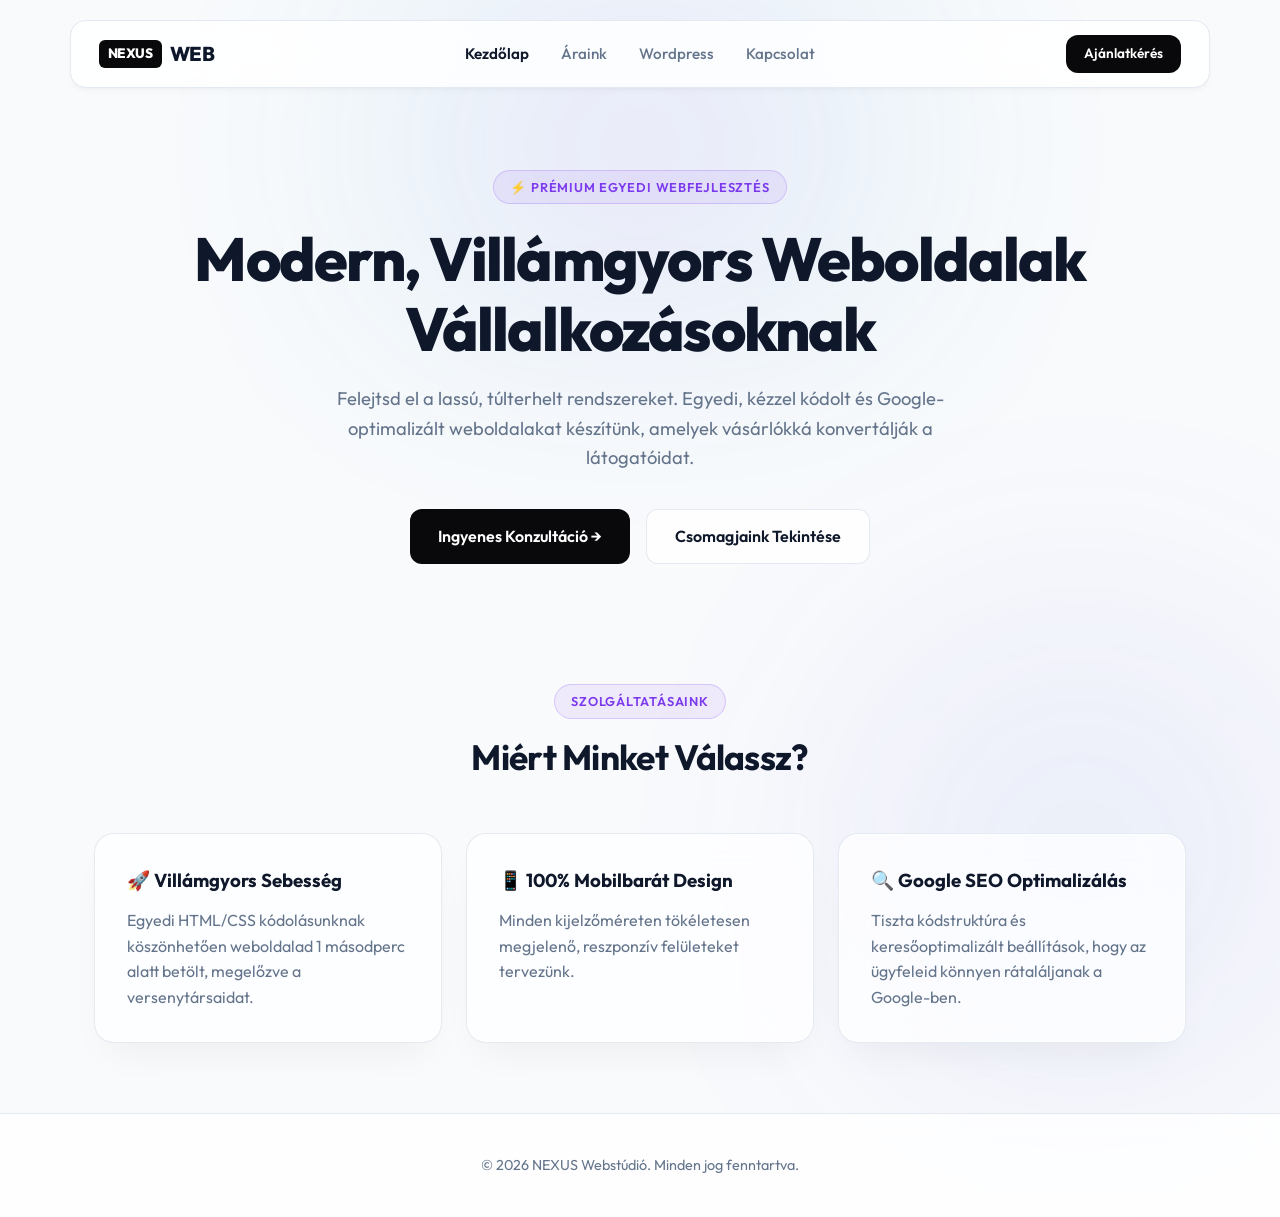
==== index.html @ 41bb6b48 "Update index.html" ====
<!DOCTYPE html>
<html lang="hu">
<head>
    <meta charset="UTF-8">
    <meta name="viewport" content="width=device-width, initial-scale=1.0">
    <title>NEXUS Webstúdió | Modern Webfejlesztés</title>

    <!-- Favicon -->
    <link rel="icon" type="image/png" href="images/favicon.png">

    <!-- GOOGLE CDN OUTFIT FONT -->
    <link rel="preconnect" href="https://fonts.googleapis.com">
    <link rel="preconnect" href="https://fonts.gstatic.com" crossorigin>
    <link href="https://fonts.googleapis.com/css2?family=Outfit:wght@100..900&display=swap" rel="stylesheet">

    <!-- STYLESHEET -->
    <link rel="stylesheet" href="css/styles.css">
</head>
<body>

    <div class="ambient-glow-1"></div>
    <div class="ambient-glow-2"></div>

    <!-- NAVBAR -->
    <header>
        <div class="nav-inner">
            <a href="index.html" class="logo">
                <span class="logo-badge">NEXUS</span> WEB
            </a>
            <ul class="nav-links">
                <li><a href="index.html" class="active">Kezdőlap</a></li>
                <li><a href="araink.html">Áraink</a></li>
                <li><a href="wordpress.html">Wordpress</a></li>
                <li><a href="kapcsolat.html">Kapcsolat</a></li>
            </ul>
            <a href="kapcsolat.html" class="btn btn-primary" style="padding: 8px 18px; font-size: 0.85rem;">Ajánlatkérés</a>
        </div>
    </header>

    <!-- HERO SECTION -->
    <section class="hero">
        <div class="container">
            <span class="mono-tag">⚡ Prémium Egyedi Webfejlesztés</span>
            <h1>Modern, Villámgyors Weboldalak Vállalkozásoknak</h1>
            <p>Felejtsd el a lassú, túlterhelt rendszereket. Egyedi, kézzel kódolt és Google-optimalizált weboldalakat készítünk, amelyek vásárlókká konvertálják a látogatóidat.</p>
            <div style="display: flex; gap: 16px; justify-content: center;">
                <a href="kapcsolat.html" class="btn btn-primary">Ingyenes Konzultáció →</a>
                <a href="araink.html" class="btn btn-glass">Csomagjaink Tekintése</a>
            </div>
        </div>
    </section>

    <!-- SZOLGÁLTATÁSOK -->
    <section class="section">
        <div class="container">
            <div class="section-title">
                <span class="mono-tag">Szolgáltatásaink</span>
                <h2>Miért Minket Válassz?</h2>
            </div>
            
            <div class="grid-3">
                <div class="glass-panel" style="padding: 32px;">
                    <h3 style="margin-bottom: 12px;">🚀 Villámgyors Sebesség</h3>
                    <p style="color: var(--text-muted);">Egyedi HTML/CSS kódolásunknak köszönhetően weboldalad 1 másodperc alatt betölt, megelőzve a versenytársaidat.</p>
                </div>
                <div class="glass-panel" style="padding: 32px;">
                    <h3 style="margin-bottom: 12px;">📱 100% Mobilbarát Design</h3>
                    <p style="color: var(--text-muted);">Minden kijelzőméreten tökéletesen megjelenő, reszponzív felületeket tervezünk.</p>
                </div>
                <div class="glass-panel" style="padding: 32px;">
                    <h3 style="margin-bottom: 12px;">🔍 Google SEO Optimalizálás</h3>
                    <p style="color: var(--text-muted);">Tiszta kódstruktúra és keresőoptimalizált beállítások, hogy az ügyfeleid könnyen rátaláljanak a Google-ben.</p>
                </div>
            </div>
        </div>
    </section>

    <footer>
        <div class="container">
            <p>© 2026 NEXUS Webstúdió. Minden jog fenntartva.</p>
        </div>
    </footer>

</body>
</html>
---- css/styles.css ----
/* ==========================================================================
   GLOBAL DESIGN SYSTEM (NEXUS WEBSTUDIO - LIGHT FROSTED GLASS THEME)
   ========================================================================== */

/* 1. FONT DEFINITION (Outfit) */

/* 2. ROOT VARIABLES */
:root {
    --bg-color: #f8fafc;
    --bg-secondary: #f1f5f9;
    --card-bg: rgba(255, 255, 255, 0.75);
    --card-border: rgba(226, 232, 240, 0.9);
    --glass-nav: rgba(255, 255, 255, 0.85);
    --text-main: #0f172a;
    --text-muted: #64748b;
    --accent-black: #09090b;
    --accent-blue: #0284c7;
    --accent-purple: #7c3aed;
    --accent-gradient: linear-gradient(135deg, #0284c7, #7c3aed);
    --font-sans: 'Outfit', -apple-system, BlinkMacSystemFont, 'Segoe UI', Roboto, sans-serif;
    --shadow-sm: 0 4px 6px -1px rgba(0, 0, 0, 0.03), 0 2px 4px -2px rgba(0, 0, 0, 0.03);
    --shadow-glass: 0 20px 40px -15px rgba(0, 0, 0, 0.06), 0 0 0 1px rgba(255, 255, 255, 0.9) inset;
}

/* 3. RESET & BASE STYLES */
*, *::before, *::after {
    margin: 0;
    padding: 0;
    box-sizing: border-box;
}

html {
    scroll-behavior: smooth;
}

body {
    background-color: var(--bg-color);
    color: var(--text-main);
    font-family: var(--font-sans);
    line-height: 1.6;
    -webkit-font-smoothing: antialiased;
    -moz-osx-font-smoothing: grayscale;
    position: relative;
    overflow-x: hidden;
}

/* AMBIENT BACKGROUND GLOWS FOR GLASS EFFECT */
.ambient-glow-1 {
    position: absolute;
    top: -80px;
    left: 50%;
    transform: translateX(-50%);
    width: 800px;
    height: 450px;
    background: radial-gradient(circle, rgba(124, 58, 237, 0.1) 0%, rgba(2, 132, 199, 0.06) 50%, transparent 80%);
    filter: blur(90px);
    z-index: -1;
    pointer-events: none;
}

.ambient-glow-2 {
    position: absolute;
    top: 550px;
    right: -100px;
    width: 600px;
    height: 600px;
    background: radial-gradient(circle, rgba(2, 132, 199, 0.08) 0%, rgba(124, 58, 237, 0.05) 50%, transparent 80%);
    filter: blur(100px);
    z-index: -1;
    pointer-events: none;
}

/* LAYOUT CONTAINER */
.container {
    max-width: 1140px;
    margin: 0 auto;
    padding: 0 24px;
}

/* FROSTED GLASS PANELS */
.glass-panel {
    background: var(--card-bg);
    backdrop-filter: blur(20px) saturate(180%);
    -webkit-backdrop-filter: blur(20px) saturate(180%);
    border: 1px solid var(--card-border);
    border-radius: 20px;
    box-shadow: var(--shadow-glass);
    transition: transform 0.3s ease, box-shadow 0.3s ease;
}

.glass-panel:hover {
    box-shadow: 0 25px 50px -12px rgba(0, 0, 0, 0.08), 0 0 0 1px rgba(255, 255, 255, 1) inset;
}

/* TAGS & BADGES */
.mono-tag {
    font-size: 0.8rem;
    text-transform: uppercase;
    letter-spacing: 0.06em;
    color: var(--accent-purple);
    background: rgba(124, 58, 237, 0.08);
    border: 1px solid rgba(124, 58, 237, 0.2);
    padding: 6px 16px;
    border-radius: 30px;
    display: inline-flex;
    align-items: center;
    gap: 6px;
    font-weight: 600;
}

/* BUTTONS */
.btn {
    display: inline-flex;
    align-items: center;
    justify-content: center;
    padding: 14px 28px;
    border-radius: 12px;
    font-weight: 600;
    font-size: 1rem;
    cursor: pointer;
    transition: all 0.2s ease;
    text-decoration: none;
    border: none;
}

.btn-primary {
    background-color: var(--accent-black);
    color: #ffffff;
}

.btn-primary:hover {
    background-color: #27272a;
    transform: translateY(-2px);
    box-shadow: 0 10px 20px -5px rgba(0, 0, 0, 0.2);
}

.btn-glass {
    background: rgba(255, 255, 255, 0.8);
    backdrop-filter: blur(12px);
    color: var(--text-main);
    border: 1px solid var(--card-border);
}

.btn-glass:hover {
    background: #ffffff;
    transform: translateY(-2px);
    box-shadow: 0 8px 20px rgba(0, 0, 0, 0.06);
}

/* HEADER & NAVIGATION */
header {
    position: fixed;
    top: 20px;
    left: 50%;
    transform: translateX(-50%);
    width: calc(100% - 48px);
    max-width: 1140px;
    z-index: 1000;
}

.nav-inner {
    display: flex;
    align-items: center;
    justify-content: space-between;
    padding: 14px 28px;
    background: var(--glass-nav);
    backdrop-filter: blur(20px) saturate(180%);
    -webkit-backdrop-filter: blur(20px) saturate(180%);
    border: 1px solid var(--card-border);
    border-radius: 16px;
    box-shadow: var(--shadow-sm);
}

.logo {
    font-weight: 800;
    font-size: 1.25rem;
    color: var(--text-main);
    text-decoration: none;
    display: flex;
    align-items: center;
    gap: 8px;
    letter-spacing: -0.02em;
}

.logo-badge {
    background: var(--accent-black);
    color: #ffffff;
    padding: 3px 9px;
    border-radius: 6px;
    font-size: 0.85rem;
    font-weight: 800;
}

.nav-links {
    display: flex;
    gap: 32px;
    list-style: none;
}

.nav-links a {
    color: var(--text-muted);
    text-decoration: none;
    font-size: 0.95rem;
    font-weight: 500;
    transition: color 0.2s;
}

.nav-links a:hover, .nav-links a.active {
    color: var(--text-main);
    font-weight: 600;
}

/* HERO SECTION */
.hero {
    padding-top: 170px;
    padding-bottom: 50px;
    text-align: center;
}

.hero h1 {
    font-size: clamp(2.4rem, 5vw, 3.8rem);
    font-weight: 800;
    letter-spacing: -0.03em;
    line-height: 1.15;
    margin: 20px 0;
}

.hero p {
    font-size: 1.15rem;
    color: var(--text-muted);
    max-width: 620px;
    margin: 0 auto 36px;
    font-weight: 400;
}

/* SECTIONS */
.section {
    padding: 70px 0;
    position: relative;
}

.section-title {
    text-align: center;
    margin-bottom: 48px;
}

.section-title h2 {
    font-size: 2.2rem;
    font-weight: 700;
    margin-top: 10px;
    letter-spacing: -0.02em;
}

.grid-3 {
    display: grid;
    grid-template-columns: repeat(auto-fit, minmax(300px, 1fr));
    gap: 24px;
}

/* FORM STYLING */
.form-group {
    margin-bottom: 24px;
    text-align: left;
}

label {
    display: block;
    font-weight: 600;
    font-size: 0.95rem;
    margin-bottom: 8px;
    color: var(--text-main);
    letter-spacing: -0.01em;
}

input, textarea {
    -webkit-appearance: none;
    -moz-appearance: none;
    appearance: none;
    width: 100%;
    display: block;
    box-sizing: border-box;
    background: #ffffff;
    border: 1px solid #cbd5e1;
    border-radius: 12px;
    padding: 14px 18px;
    font-size: 1rem;
    line-height: 1.5;
    font-family: var(--font-sans);
    color: var(--text-main);
    transition: border-color 0.2s ease, box-shadow 0.2s ease;
    outline: none;
}

input::placeholder, textarea::placeholder,
input::-webkit-input-placeholder, textarea::-webkit-input-placeholder {
    font-size: 0.95rem;
    color: #94a3b8;
    font-weight: 400;
    font-family: var(--font-sans);
}

input:focus, textarea:focus {
    border-color: var(--accent-purple);
    box-shadow: 0 0 0 4px rgba(124, 58, 237, 0.12);
}

textarea {
    resize: vertical;
    min-height: 120px;
}

/* FOOTER */
footer {
    padding: 40px 0;
    border-top: 1px solid var(--card-border);
    background: rgba(255, 255, 255, 0.8);
    backdrop-filter: blur(12px);
    text-align: center;
    color: var(--text-muted);
    font-size: 0.9rem;
}
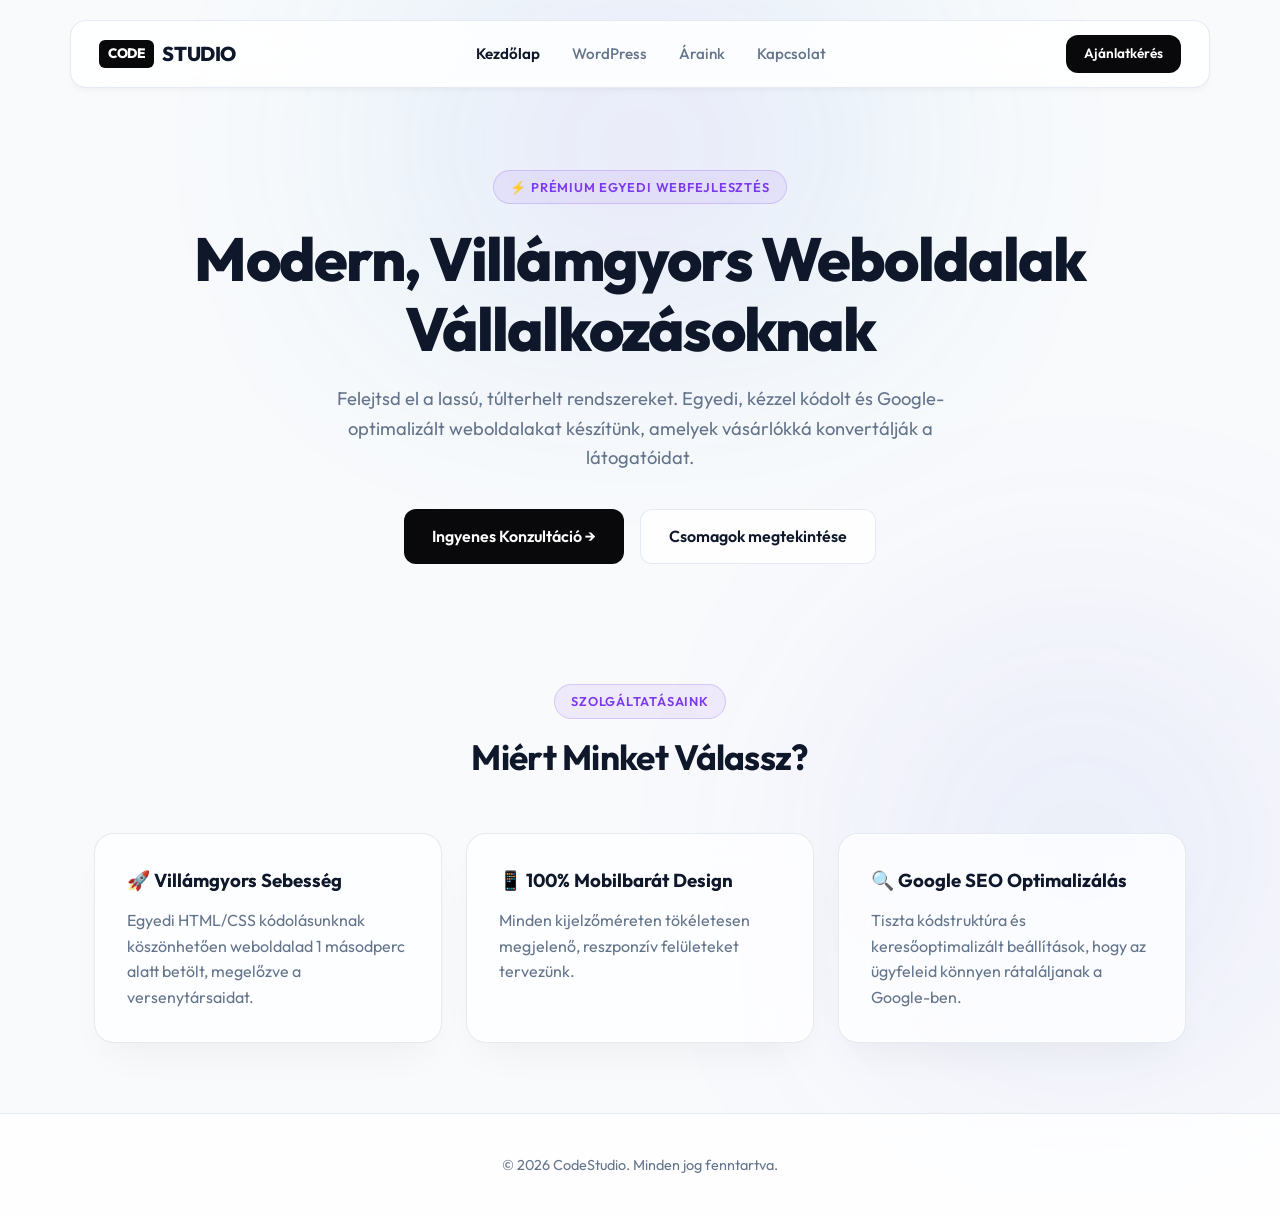
==== commit e1f0b8ed: "Update index.html" ====
--- a/index.html
+++ b/index.html
@@ -3,7 +3,7 @@
 <head>
     <meta charset="UTF-8">
     <meta name="viewport" content="width=device-width, initial-scale=1.0">
-    <title>NEXUS Webstúdió | Modern Webfejlesztés</title>
+    <title>Kezdőlap | CodeStudio</title>
 
     <!-- Favicon -->
     <link rel="icon" type="image/png" href="images/favicon.png">
@@ -25,12 +25,12 @@
     <header>
         <div class="nav-inner">
             <a href="index.html" class="logo">
-                <span class="logo-badge">NEXUS</span> WEB
+                <span class="logo-badge">CODE</span> STUDIO
             </a>
             <ul class="nav-links">
                 <li><a href="index.html" class="active">Kezdőlap</a></li>
+                <li><a href="wordpress.html">WordPress</a></li>
                 <li><a href="araink.html">Áraink</a></li>
-                <li><a href="wordpress.html">Wordpress</a></li>
                 <li><a href="kapcsolat.html">Kapcsolat</a></li>
             </ul>
             <a href="kapcsolat.html" class="btn btn-primary" style="padding: 8px 18px; font-size: 0.85rem;">Ajánlatkérés</a>
@@ -45,7 +45,7 @@
             <p>Felejtsd el a lassú, túlterhelt rendszereket. Egyedi, kézzel kódolt és Google-optimalizált weboldalakat készítünk, amelyek vásárlókká konvertálják a látogatóidat.</p>
             <div style="display: flex; gap: 16px; justify-content: center;">
                 <a href="kapcsolat.html" class="btn btn-primary">Ingyenes Konzultáció →</a>
-                <a href="araink.html" class="btn btn-glass">Csomagjaink Tekintése</a>
+                <a href="araink.html" class="btn btn-glass">Csomagok megtekintése</a>
             </div>
         </div>
     </section>
@@ -77,7 +77,7 @@
 
     <footer>
         <div class="container">
-            <p>© 2026 NEXUS Webstúdió. Minden jog fenntartva.</p>
+            <p>© 2026 CodeStudio. Minden jog fenntartva.</p>
         </div>
     </footer>
 
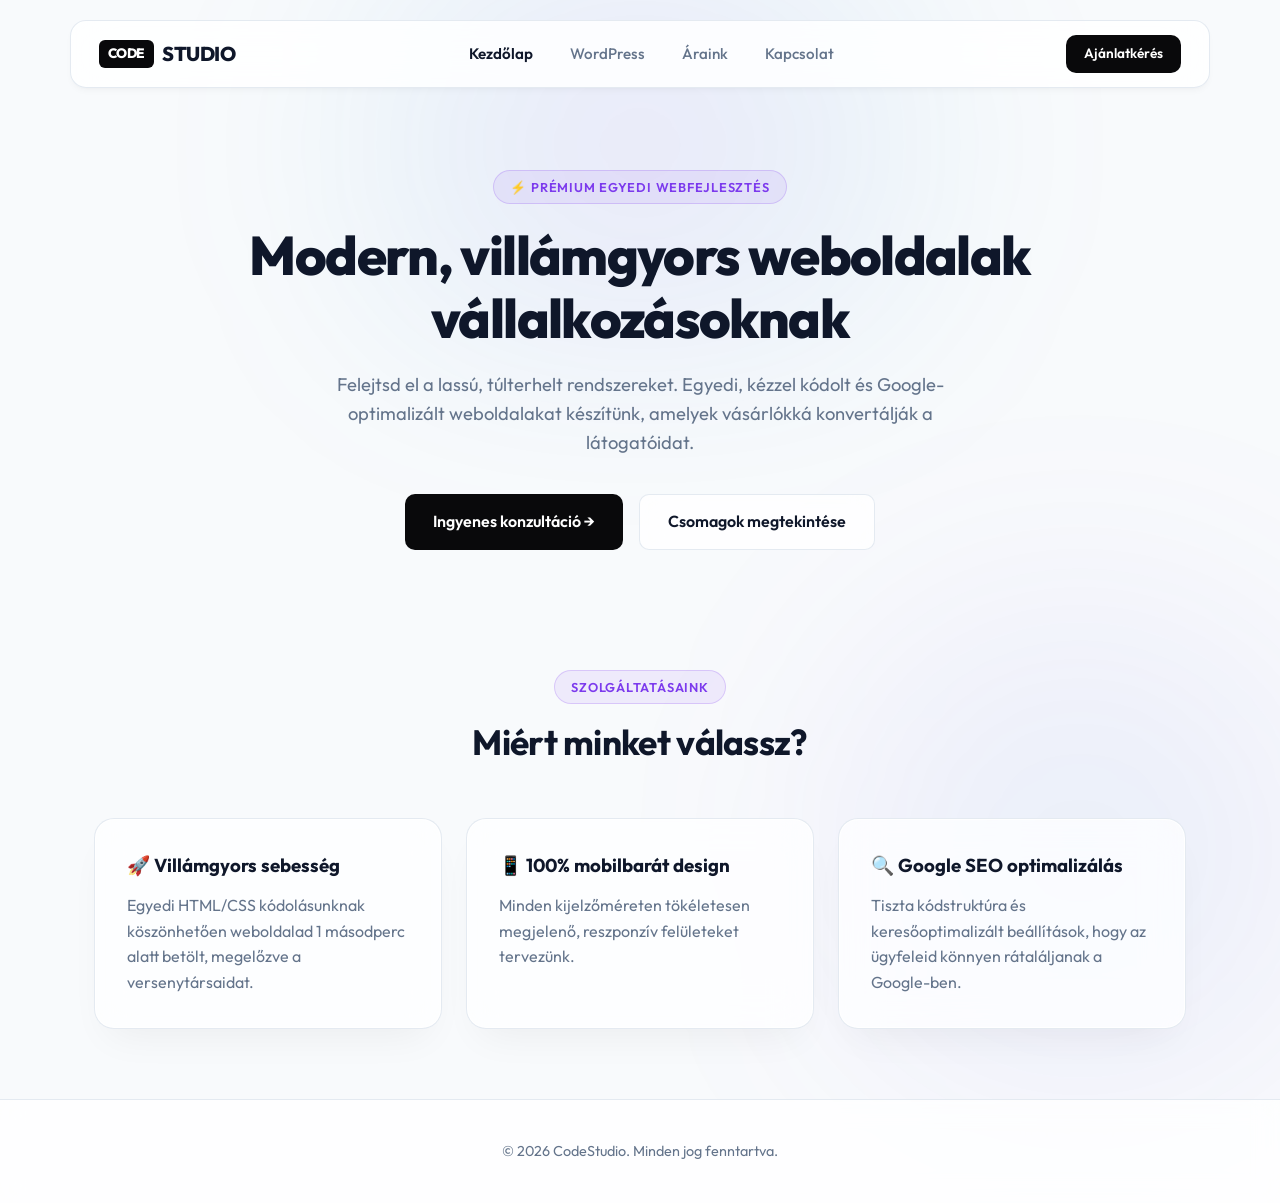
==== commit afe60858: "Update index.html" ====
--- a/index.html
+++ b/index.html
@@ -40,11 +40,11 @@
     <!-- HERO SECTION -->
     <section class="hero">
         <div class="container">
-            <span class="mono-tag">⚡ Prémium Egyedi Webfejlesztés</span>
-            <h1>Modern, Villámgyors Weboldalak Vállalkozásoknak</h1>
+            <span class="mono-tag">⚡ Prémium egyedi webfejlesztés</span>
+            <h1>Modern, villámgyors weboldalak vállalkozásoknak</h1>
             <p>Felejtsd el a lassú, túlterhelt rendszereket. Egyedi, kézzel kódolt és Google-optimalizált weboldalakat készítünk, amelyek vásárlókká konvertálják a látogatóidat.</p>
             <div style="display: flex; gap: 16px; justify-content: center;">
-                <a href="kapcsolat.html" class="btn btn-primary">Ingyenes Konzultáció →</a>
+                <a href="kapcsolat.html" class="btn btn-primary">Ingyenes konzultáció →</a>
                 <a href="araink.html" class="btn btn-glass">Csomagok megtekintése</a>
             </div>
         </div>
@@ -55,20 +55,20 @@
         <div class="container">
             <div class="section-title">
                 <span class="mono-tag">Szolgáltatásaink</span>
-                <h2>Miért Minket Válassz?</h2>
+                <h2>Miért minket válassz?</h2>
             </div>
             
             <div class="grid-3">
                 <div class="glass-panel" style="padding: 32px;">
-                    <h3 style="margin-bottom: 12px;">🚀 Villámgyors Sebesség</h3>
+                    <h3 style="margin-bottom: 12px;">🚀 Villámgyors sebesség</h3>
                     <p style="color: var(--text-muted);">Egyedi HTML/CSS kódolásunknak köszönhetően weboldalad 1 másodperc alatt betölt, megelőzve a versenytársaidat.</p>
                 </div>
                 <div class="glass-panel" style="padding: 32px;">
-                    <h3 style="margin-bottom: 12px;">📱 100% Mobilbarát Design</h3>
+                    <h3 style="margin-bottom: 12px;">📱 100% mobilbarát design</h3>
                     <p style="color: var(--text-muted);">Minden kijelzőméreten tökéletesen megjelenő, reszponzív felületeket tervezünk.</p>
                 </div>
                 <div class="glass-panel" style="padding: 32px;">
-                    <h3 style="margin-bottom: 12px;">🔍 Google SEO Optimalizálás</h3>
+                    <h3 style="margin-bottom: 12px;">🔍 Google SEO optimalizálás</h3>
                     <p style="color: var(--text-muted);">Tiszta kódstruktúra és keresőoptimalizált beállítások, hogy az ügyfeleid könnyen rátaláljanak a Google-ben.</p>
                 </div>
             </div>
--- a/css/styles.css
+++ b/css/styles.css
@@ -1,10 +1,8 @@
 /* ==========================================================================
-   GLOBAL DESIGN SYSTEM (NEXUS WEBSTUDIO - LIGHT FROSTED GLASS THEME)
+   GLOBAL DESIGN SYSTEM (CODESTUDIO - LIGHT FROSTED GLASS THEME)
    ========================================================================== */
 
-/* 1. FONT DEFINITION (Outfit) */
-
-/* 2. ROOT VARIABLES */
+/* 1. ROOT VARIABLES */
 :root {
     --bg-color: #f8fafc;
     --bg-secondary: #f1f5f9;
@@ -22,7 +20,7 @@
     --shadow-glass: 0 20px 40px -15px rgba(0, 0, 0, 0.06), 0 0 0 1px rgba(255, 255, 255, 0.9) inset;
 }
 
-/* 3. RESET & BASE STYLES */
+/* 2. RESET & BASE STYLES */
 *, *::before, *::after {
     margin: 0;
     padding: 0;
@@ -44,7 +42,7 @@
     overflow-x: hidden;
 }
 
-/* AMBIENT BACKGROUND GLOWS FOR GLASS EFFECT */
+/* AMBIENT BACKGROUND GLOWS */
 .ambient-glow-1 {
     position: absolute;
     top: -80px;
@@ -108,13 +106,13 @@
     font-weight: 600;
 }
 
-/* BUTTONS */
+/* BUTTONS (Border-radius: 10px) */
 .btn {
     display: inline-flex;
     align-items: center;
     justify-content: center;
     padding: 14px 28px;
-    border-radius: 12px;
+    border-radius: 10px;
     font-weight: 600;
     font-size: 1rem;
     cursor: pointer;
@@ -147,7 +145,7 @@
     box-shadow: 0 8px 20px rgba(0, 0, 0, 0.06);
 }
 
-/* HEADER & NAVIGATION */
+/* HEADER & NAVIGATION (Menü elemek közötti gap: 37px) */
 header {
     position: fixed;
     top: 20px;
@@ -193,7 +191,7 @@
 
 .nav-links {
     display: flex;
-    gap: 32px;
+    gap: 37px; /* 5px-el megnövelt térköz */
     list-style: none;
 }
 
@@ -218,7 +216,7 @@
 }
 
 .hero h1 {
-    font-size: clamp(2.4rem, 5vw, 3.8rem);
+    font-size: clamp(2.15rem, 4.5vw, 3.4rem);
     font-weight: 800;
     letter-spacing: -0.03em;
     line-height: 1.15;
@@ -257,7 +255,7 @@
     gap: 24px;
 }
 
-/* FORM STYLING */
+/* FORM STYLING (Border-radius: 10px) */
 .form-group {
     margin-bottom: 24px;
     text-align: left;
@@ -281,7 +279,7 @@
     box-sizing: border-box;
     background: #ffffff;
     border: 1px solid #cbd5e1;
-    border-radius: 12px;
+    border-radius: 10px !important; /* 2px-el kisebb lekerekítés */
     padding: 14px 18px;
     font-size: 1rem;
     line-height: 1.5;
@@ -307,6 +305,39 @@
 textarea {
     resize: vertical;
     min-height: 120px;
+}
+
+/* SELECT / DROPDOWN STÍLUS (Border-radius: 10px) */
+select {
+    -webkit-appearance: none !important;
+    -moz-appearance: none !important;
+    appearance: none !important;
+    width: 100% !important;
+    display: block !important;
+    box-sizing: border-box !important;
+    background-color: #ffffff !important;
+    background-image: url("data:image/svg+xml,%3Csvg xmlns='http://www.w3.org/2000/svg' width='16' height='16' viewBox='0 0 24 24' fill='none' stroke='%230f172a' stroke-width='2.5' stroke-linecap='round' stroke-linejoin='round'%3E%3Cpath d='m6 9 6 6 6-6'/%3E%3C/svg%3E") !important;
+    background-repeat: no-repeat !important;
+    background-position: right 18px center !important;
+    background-size: 16px 16px !important;
+    border: 1px solid #cbd5e1 !important;
+    border-radius: 10px !important; /* 2px-el kisebb lekerekítés */
+    padding: 14px 44px 14px 18px !important;
+    font-size: 1rem !important;
+    line-height: 1.5 !important;
+    font-family: var(--font-sans) !important;
+    color: var(--text-main) !important;
+    outline: none !important;
+    cursor: pointer;
+}
+
+select:focus {
+    border-color: var(--accent-purple) !important;
+    box-shadow: 0 0 0 4px rgba(124, 58, 237, 0.12) !important;
+}
+
+select:invalid, select option[value=""] {
+    color: #94a3b8 !important;
 }
 
 /* FOOTER */
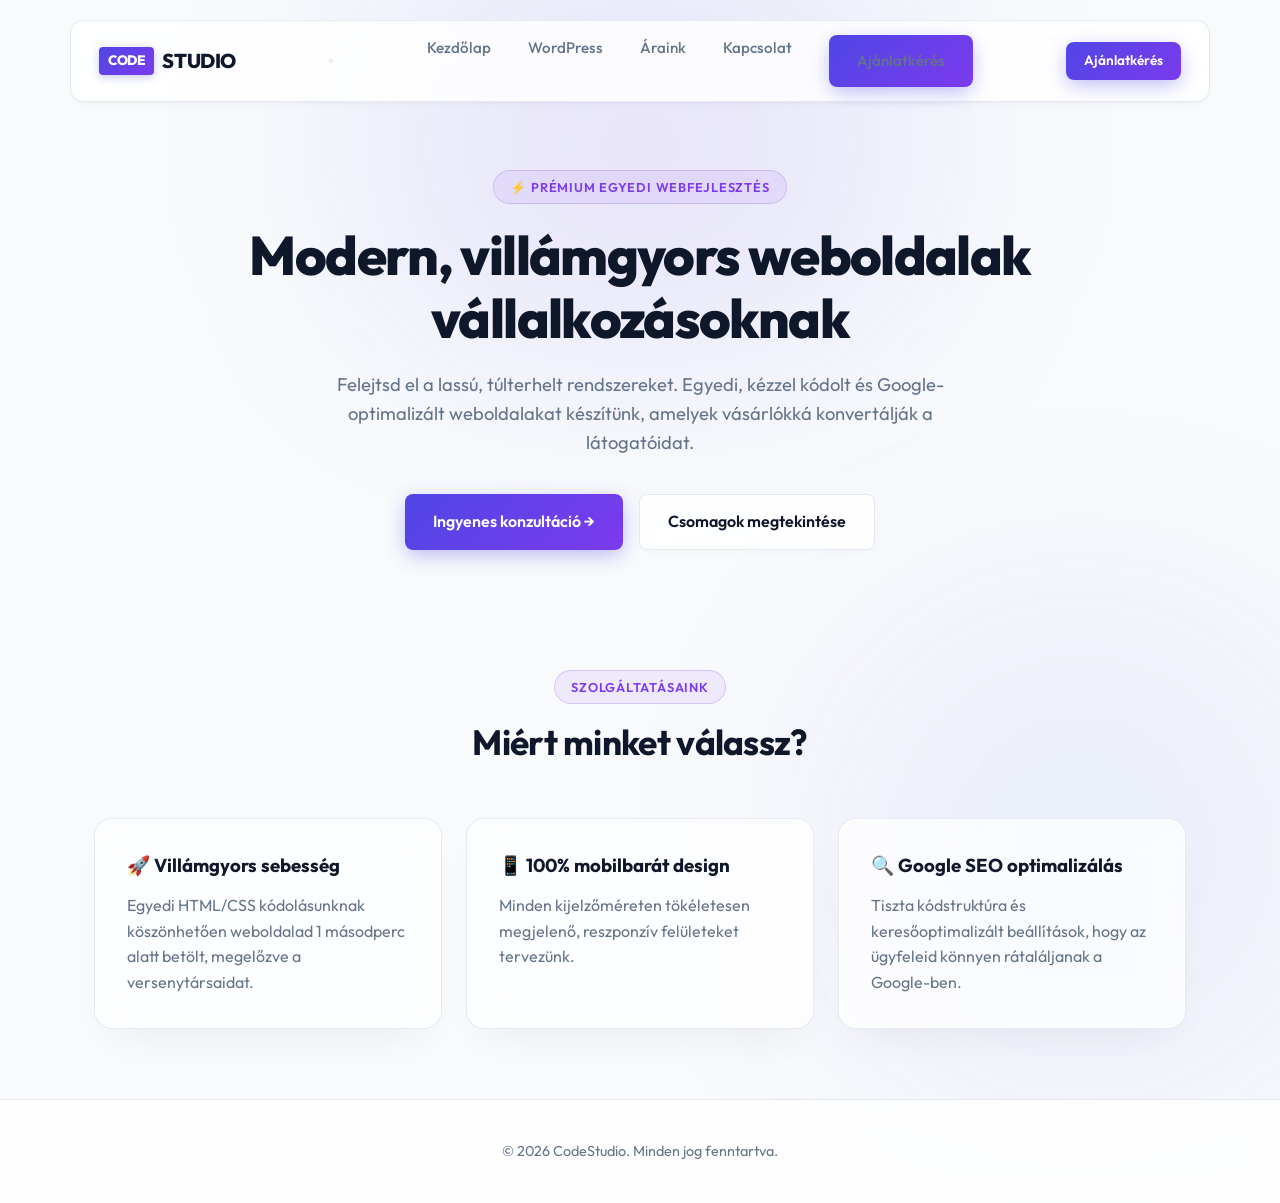
==== commit c5184a0e: "Update index.html" ====
--- a/index.html
+++ b/index.html
@@ -22,20 +22,32 @@
     <div class="ambient-glow-2"></div>
 
     <!-- NAVBAR -->
-    <header>
-        <div class="nav-inner">
-            <a href="index.html" class="logo">
-                <span class="logo-badge">CODE</span> STUDIO
-            </a>
-            <ul class="nav-links">
-                <li><a href="index.html" class="active">Kezdőlap</a></li>
-                <li><a href="wordpress.html">WordPress</a></li>
-                <li><a href="araink.html">Áraink</a></li>
-                <li><a href="kapcsolat.html">Kapcsolat</a></li>
-            </ul>
-            <a href="kapcsolat.html" class="btn btn-primary" style="padding: 8px 18px; font-size: 0.85rem;">Ajánlatkérés</a>
-        </div>
-    </header>
+<header>
+    <div class="nav-inner">
+        <a href="index.html" class="logo">
+            <span class="logo-badge">CODE</span> STUDIO
+        </a>
+
+        <!-- HAMBURGER BUTTON (Mobile Only) -->
+        <button class="mobile-toggle" aria-label="Menü megnyitása">
+            <span class="bar"></span>
+            <span class="bar"></span>
+            <span class="bar"></span>
+        </button>
+
+        <ul class="nav-links">
+            <li><a href="index.html">Kezdőlap</a></li>
+            <li><a href="wordpress.html">WordPress</a></li>
+            <li><a href="araink.html">Áraink</a></li>
+            <li><a href="kapcsolat.html">Kapcsolat</a></li>
+            <!-- Mobile CTA inside dropdown -->
+            <li class="mobile-cta"><a href="kapcsolat.html" class="btn btn-primary">Ajánlatkérés</a></li>
+        </ul>
+
+        <!-- Desktop CTA -->
+        <a href="kapcsolat.html" class="btn btn-primary desktop-cta" style="padding: 8px 18px; font-size: 0.85rem;">Ajánlatkérés</a>
+    </div>
+</header>
 
     <!-- HERO SECTION -->
     <section class="hero">
--- a/css/styles.css
+++ b/css/styles.css
@@ -14,10 +14,17 @@
     --accent-black: #09090b;
     --accent-blue: #0284c7;
     --accent-purple: #7c3aed;
-    --accent-gradient: linear-gradient(135deg, #0284c7, #7c3aed);
+    --accent-indigo: #4f46e5;
+    
+    /* VIBRANT POP OF COLOR GRADIENT */
+    --accent-gradient: linear-gradient(135deg, #4f46e5 0%, #7c3aed 100%);
+    --accent-gradient-hover: linear-gradient(135deg, #4338ca 0%, #6d28d9 100%);
+    
     --font-sans: 'Outfit', -apple-system, BlinkMacSystemFont, 'Segoe UI', Roboto, sans-serif;
     --shadow-sm: 0 4px 6px -1px rgba(0, 0, 0, 0.03), 0 2px 4px -2px rgba(0, 0, 0, 0.03);
     --shadow-glass: 0 20px 40px -15px rgba(0, 0, 0, 0.06), 0 0 0 1px rgba(255, 255, 255, 0.9) inset;
+    --shadow-btn: 0 6px 20px -2px rgba(79, 70, 229, 0.4);
+    --shadow-btn-hover: 0 10px 28px -2px rgba(79, 70, 229, 0.55);
 }
 
 /* 2. RESET & BASE STYLES */
@@ -50,7 +57,7 @@
     transform: translateX(-50%);
     width: 800px;
     height: 450px;
-    background: radial-gradient(circle, rgba(124, 58, 237, 0.1) 0%, rgba(2, 132, 199, 0.06) 50%, transparent 80%);
+    background: radial-gradient(circle, rgba(124, 58, 237, 0.12) 0%, rgba(79, 70, 229, 0.08) 50%, transparent 80%);
     filter: blur(90px);
     z-index: -1;
     pointer-events: none;
@@ -62,7 +69,7 @@
     right: -100px;
     width: 600px;
     height: 600px;
-    background: radial-gradient(circle, rgba(2, 132, 199, 0.08) 0%, rgba(124, 58, 237, 0.05) 50%, transparent 80%);
+    background: radial-gradient(circle, rgba(2, 132, 199, 0.08) 0%, rgba(124, 58, 237, 0.06) 50%, transparent 80%);
     filter: blur(100px);
     z-index: -1;
     pointer-events: none;
@@ -81,7 +88,7 @@
     backdrop-filter: blur(20px) saturate(180%);
     -webkit-backdrop-filter: blur(20px) saturate(180%);
     border: 1px solid var(--card-border);
-    border-radius: 20px;
+    border-radius: 18px;
     box-shadow: var(--shadow-glass);
     transition: transform 0.3s ease, box-shadow 0.3s ease;
 }
@@ -99,53 +106,57 @@
     background: rgba(124, 58, 237, 0.08);
     border: 1px solid rgba(124, 58, 237, 0.2);
     padding: 6px 16px;
-    border-radius: 30px;
+    border-radius: 28px;
     display: inline-flex;
     align-items: center;
     gap: 6px;
     font-weight: 600;
 }
 
-/* BUTTONS (Border-radius: 10px) */
+/* BUTTONS WITH VIBRANT COLOR POP */
 .btn {
     display: inline-flex;
     align-items: center;
     justify-content: center;
     padding: 14px 28px;
-    border-radius: 10px;
+    border-radius: 8px;
     font-weight: 600;
     font-size: 1rem;
     cursor: pointer;
-    transition: all 0.2s ease;
+    transition: all 0.25s cubic-bezier(0.16, 1, 0.3, 1);
     text-decoration: none;
     border: none;
 }
 
 .btn-primary {
-    background-color: var(--accent-black);
+    background: var(--accent-gradient);
     color: #ffffff;
+    box-shadow: var(--shadow-btn);
 }
 
 .btn-primary:hover {
-    background-color: #27272a;
+    background: var(--accent-gradient-hover);
     transform: translateY(-2px);
-    box-shadow: 0 10px 20px -5px rgba(0, 0, 0, 0.2);
+    box-shadow: var(--shadow-btn-hover);
 }
 
 .btn-glass {
-    background: rgba(255, 255, 255, 0.8);
+    background: rgba(255, 255, 255, 0.85);
     backdrop-filter: blur(12px);
     color: var(--text-main);
     border: 1px solid var(--card-border);
+    box-shadow: 0 2px 8px rgba(0,0,0,0.02);
 }
 
 .btn-glass:hover {
     background: #ffffff;
+    border-color: rgba(124, 58, 237, 0.3);
+    color: var(--accent-purple);
     transform: translateY(-2px);
-    box-shadow: 0 8px 20px rgba(0, 0, 0, 0.06);
-}
-
-/* HEADER & NAVIGATION (Menü elemek közötti gap: 37px) */
+    box-shadow: 0 8px 20px rgba(124, 58, 237, 0.12);
+}
+
+/* HEADER & NAVIGATION */
 header {
     position: fixed;
     top: 20px;
@@ -165,7 +176,7 @@
     backdrop-filter: blur(20px) saturate(180%);
     -webkit-backdrop-filter: blur(20px) saturate(180%);
     border: 1px solid var(--card-border);
-    border-radius: 16px;
+    border-radius: 14px;
     box-shadow: var(--shadow-sm);
 }
 
@@ -181,17 +192,18 @@
 }
 
 .logo-badge {
-    background: var(--accent-black);
+    background: var(--accent-gradient);
     color: #ffffff;
     padding: 3px 9px;
-    border-radius: 6px;
+    border-radius: 4px;
     font-size: 0.85rem;
     font-weight: 800;
+    box-shadow: 0 2px 8px rgba(79, 70, 229, 0.3);
 }
 
 .nav-links {
     display: flex;
-    gap: 37px; /* 5px-el megnövelt térköz */
+    gap: 37px;
     list-style: none;
 }
 
@@ -204,7 +216,7 @@
 }
 
 .nav-links a:hover, .nav-links a.active {
-    color: var(--text-main);
+    color: var(--accent-indigo);
     font-weight: 600;
 }
 
@@ -255,7 +267,7 @@
     gap: 24px;
 }
 
-/* FORM STYLING (Border-radius: 10px) */
+/* FORM STYLING */
 .form-group {
     margin-bottom: 24px;
     text-align: left;
@@ -279,7 +291,7 @@
     box-sizing: border-box;
     background: #ffffff;
     border: 1px solid #cbd5e1;
-    border-radius: 10px !important; /* 2px-el kisebb lekerekítés */
+    border-radius: 8px !important;
     padding: 14px 18px;
     font-size: 1rem;
     line-height: 1.5;
@@ -298,8 +310,8 @@
 }
 
 input:focus, textarea:focus {
-    border-color: var(--accent-purple);
-    box-shadow: 0 0 0 4px rgba(124, 58, 237, 0.12);
+    border-color: var(--accent-indigo);
+    box-shadow: 0 0 0 4px rgba(79, 70, 229, 0.15);
 }
 
 textarea {
@@ -307,7 +319,7 @@
     min-height: 120px;
 }
 
-/* SELECT / DROPDOWN STÍLUS (Border-radius: 10px) */
+/* SELECT / DROPDOWN STÍLUS */
 select {
     -webkit-appearance: none !important;
     -moz-appearance: none !important;
@@ -316,12 +328,12 @@
     display: block !important;
     box-sizing: border-box !important;
     background-color: #ffffff !important;
-    background-image: url("data:image/svg+xml,%3Csvg xmlns='http://www.w3.org/2000/svg' width='16' height='16' viewBox='0 0 24 24' fill='none' stroke='%230f172a' stroke-width='2.5' stroke-linecap='round' stroke-linejoin='round'%3E%3Cpath d='m6 9 6 6 6-6'/%3E%3C/svg%3E") !important;
+    background-image: url("data:image/svg+xml,%3Csvg xmlns='http://www.w3.org/2000/svg' width='16' height='16' viewBox='0 0 24 24' fill='none' stroke='%234f46e5' stroke-width='2.5' stroke-linecap='round' stroke-linejoin='round'%3E%3Cpath d='m6 9 6 6 6-6'/%3E%3C/svg%3E") !important;
     background-repeat: no-repeat !important;
     background-position: right 18px center !important;
     background-size: 16px 16px !important;
     border: 1px solid #cbd5e1 !important;
-    border-radius: 10px !important; /* 2px-el kisebb lekerekítés */
+    border-radius: 8px !important;
     padding: 14px 44px 14px 18px !important;
     font-size: 1rem !important;
     line-height: 1.5 !important;
@@ -332,8 +344,8 @@
 }
 
 select:focus {
-    border-color: var(--accent-purple) !important;
-    box-shadow: 0 0 0 4px rgba(124, 58, 237, 0.12) !important;
+    border-color: var(--accent-indigo) !important;
+    box-shadow: 0 0 0 4px rgba(79, 70, 229, 0.15) !important;
 }
 
 select:invalid, select option[value=""] {
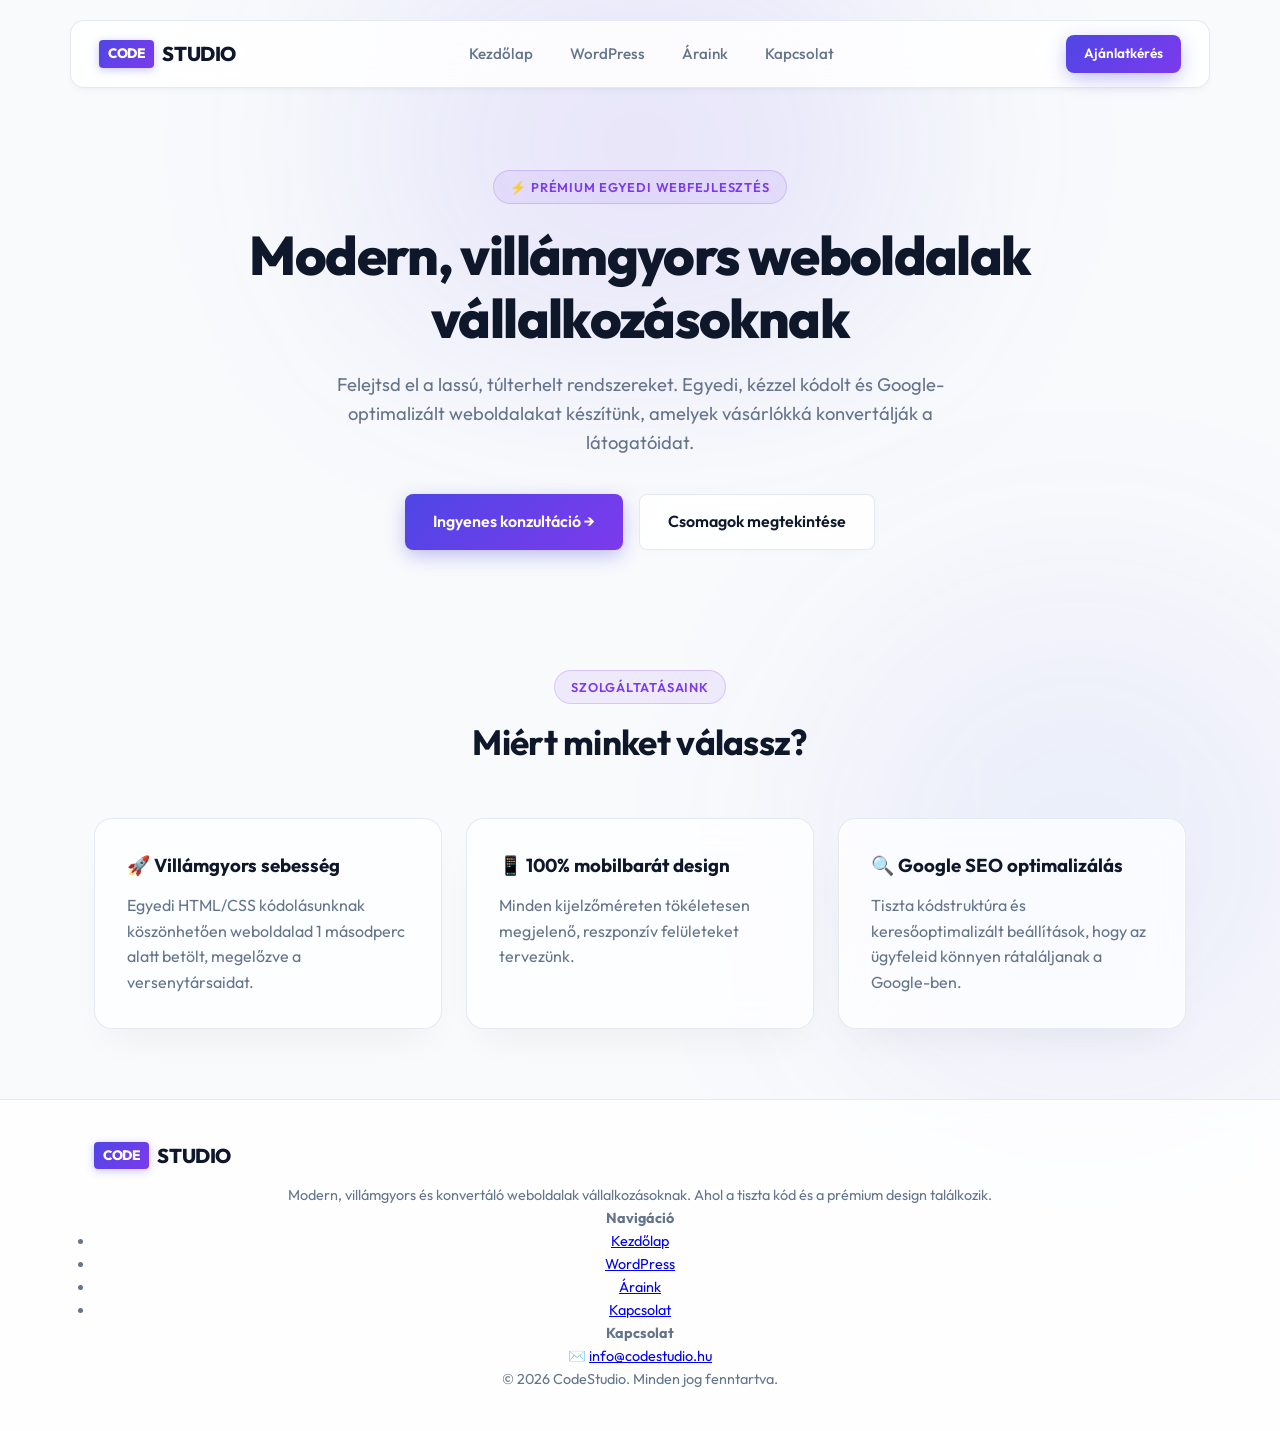
==== commit 03475037: "Update index.html" ====
--- a/index.html
+++ b/index.html
@@ -87,11 +87,37 @@
         </div>
     </section>
 
-    <footer>
-        <div class="container">
+    <!-- LÁBLÉC (FOOTER) -->
+<footer>
+    <div class="container">
+        <div class="footer-grid">
+            <div>
+                <a href="index.html" class="logo" style="margin-bottom: 12px;">
+                    <span class="logo-badge">CODE</span> STUDIO
+                </a>
+                <p class="footer-slogan">Modern, villámgyors és konvertáló weboldalak vállalkozásoknak. Ahol a tiszta kód és a prémium design találkozik.</p>
+            </div>
+            <div>
+                <h4 class="footer-title">Navigáció</h4>
+                <ul class="footer-links">
+                    <li><a href="index.html">Kezdőlap</a></li>
+                    <li><a href="wordpress.html">WordPress</a></li>
+                    <li><a href="araink.html">Áraink</a></li>
+                    <li><a href="kapcsolat.html">Kapcsolat</a></li>
+                </ul>
+            </div>
+            <div>
+                <h4 class="footer-title">Kapcsolat</h4>
+                <p class="footer-contact">
+                    ✉️ <a href="mailto:info@codestudio.hu">info@codestudio.hu</a>
+                </p>
+            </div>
+        </div>
+        <div class="footer-bottom">
             <p>© 2026 CodeStudio. Minden jog fenntartva.</p>
         </div>
-    </footer>
+    </div>
+</footer>
 
 </body>
 </html>
--- a/css/styles.css
+++ b/css/styles.css
@@ -16,7 +16,6 @@
     --accent-purple: #7c3aed;
     --accent-indigo: #4f46e5;
     
-    /* VIBRANT POP OF COLOR GRADIENT */
     --accent-gradient: linear-gradient(135deg, #4f46e5 0%, #7c3aed 100%);
     --accent-gradient-hover: linear-gradient(135deg, #4338ca 0%, #6d28d9 100%);
     
@@ -27,11 +26,17 @@
     --shadow-btn-hover: 0 10px 28px -2px rgba(79, 70, 229, 0.55);
 }
 
-/* 2. RESET & BASE STYLES */
+/* 2. RESET & OVERFLOW PREVENT (MEGGÁTOLJA A CSÚSZKÁLÁST) */
 *, *::before, *::after {
     margin: 0;
     padding: 0;
     box-sizing: border-box;
+}
+
+html, body {
+    overflow-x: hidden !important;
+    max-width: 100vw !important;
+    width: 100%;
 }
 
 html {
@@ -46,7 +51,6 @@
     -webkit-font-smoothing: antialiased;
     -moz-osx-font-smoothing: grayscale;
     position: relative;
-    overflow-x: hidden;
 }
 
 /* AMBIENT BACKGROUND GLOWS */
@@ -55,7 +59,8 @@
     top: -80px;
     left: 50%;
     transform: translateX(-50%);
-    width: 800px;
+    width: 100%;
+    max-width: 800px;
     height: 450px;
     background: radial-gradient(circle, rgba(124, 58, 237, 0.12) 0%, rgba(79, 70, 229, 0.08) 50%, transparent 80%);
     filter: blur(90px);
@@ -67,7 +72,8 @@
     position: absolute;
     top: 550px;
     right: -100px;
-    width: 600px;
+    width: 100%;
+    max-width: 600px;
     height: 600px;
     background: radial-gradient(circle, rgba(2, 132, 199, 0.08) 0%, rgba(124, 58, 237, 0.06) 50%, transparent 80%);
     filter: blur(100px);
@@ -80,6 +86,7 @@
     max-width: 1140px;
     margin: 0 auto;
     padding: 0 24px;
+    width: 100%;
 }
 
 /* FROSTED GLASS PANELS */
@@ -113,7 +120,7 @@
     font-weight: 600;
 }
 
-/* BUTTONS WITH VIBRANT COLOR POP */
+/* BUTTONS */
 .btn {
     display: inline-flex;
     align-items: center;
@@ -178,6 +185,7 @@
     border: 1px solid var(--card-border);
     border-radius: 14px;
     box-shadow: var(--shadow-sm);
+    position: relative;
 }
 
 .logo {
@@ -218,6 +226,19 @@
 .nav-links a:hover, .nav-links a.active {
     color: var(--accent-indigo);
     font-weight: 600;
+}
+
+/* VISIBILITY RULES */
+.mobile-toggle {
+    display: none !important;
+}
+
+.mobile-cta {
+    display: none !important;
+}
+
+.desktop-cta {
+    display: inline-flex !important;
 }
 
 /* HERO SECTION */
@@ -362,3 +383,106 @@
     color: var(--text-muted);
     font-size: 0.9rem;
 }
+
+/* ==========================================================================
+   MOBIL KÉPERNYŐ BEÁLLÍTÁSOK (< 768px)
+   ========================================================================== */
+@media (max-width: 768px) {
+    header {
+        width: auto !important;
+        left: 16px !important;
+        right: 16px !important;
+        top: 16px !important;
+        transform: none !important;
+    }
+
+    .nav-inner {
+        padding: 12px 18px;
+    }
+
+    .desktop-cta {
+        display: none !important;
+    }
+
+    .mobile-toggle {
+        display: flex !important;
+        flex-direction: column;
+        justify-content: center;
+        gap: 5px;
+        background: transparent;
+        border: none;
+        cursor: pointer;
+        padding: 6px;
+        z-index: 1001;
+    }
+
+    .mobile-toggle .bar {
+        width: 22px;
+        height: 2px;
+        background-color: var(--text-main);
+        border-radius: 2px;
+        transition: all 0.3s cubic-bezier(0.16, 1, 0.3, 1);
+    }
+
+    /* Hamburger Animáció X-re */
+    .mobile-toggle.active .bar:nth-child(1) {
+        transform: translateY(7px) rotate(45deg);
+    }
+
+    .mobile-toggle.active .bar:nth-child(2) {
+        opacity: 0;
+    }
+
+    .mobile-toggle.active .bar:nth-child(3) {
+        transform: translateY(-7px) rotate(-45deg);
+    }
+
+    /* MŰKÖDŐ TEJÜVEG MOBIL MENÜ */
+    .nav-links {
+        position: absolute;
+        top: calc(100% + 10px);
+        left: 0;
+        right: 0;
+        background: rgba(255, 255, 255, 0.98) !important;
+        backdrop-filter: blur(25px) saturate(180%);
+        -webkit-backdrop-filter: blur(25px) saturate(180%);
+        border: 1px solid var(--card-border);
+        border-radius: 14px;
+        padding: 24px;
+        display: flex !important;
+        flex-direction: column;
+        gap: 20px;
+        text-align: center;
+        box-shadow: 0 20px 40px rgba(0, 0, 0, 0.15);
+        opacity: 0;
+        visibility: hidden;
+        pointer-events: none;
+        transform: translateY(-10px);
+        transition: all 0.3s cubic-bezier(0.16, 1, 0.3, 1);
+    }
+
+    /* Megnyitott mobil menü */
+    .nav-links.active {
+        opacity: 1 !important;
+        visibility: visible !important;
+        pointer-events: auto !important;
+        transform: translateY(0) !important;
+    }
+
+    .mobile-cta {
+        display: block !important;
+        margin-top: 8px;
+    }
+
+    .mobile-cta .btn {
+        width: 100%;
+    }
+
+    .hero {
+        padding-top: 140px;
+    }
+
+    .grid-3 {
+        grid-template-columns: 1fr !important; /* 1 oszlopos kártya elrendezés mobilon */
+    }
+}
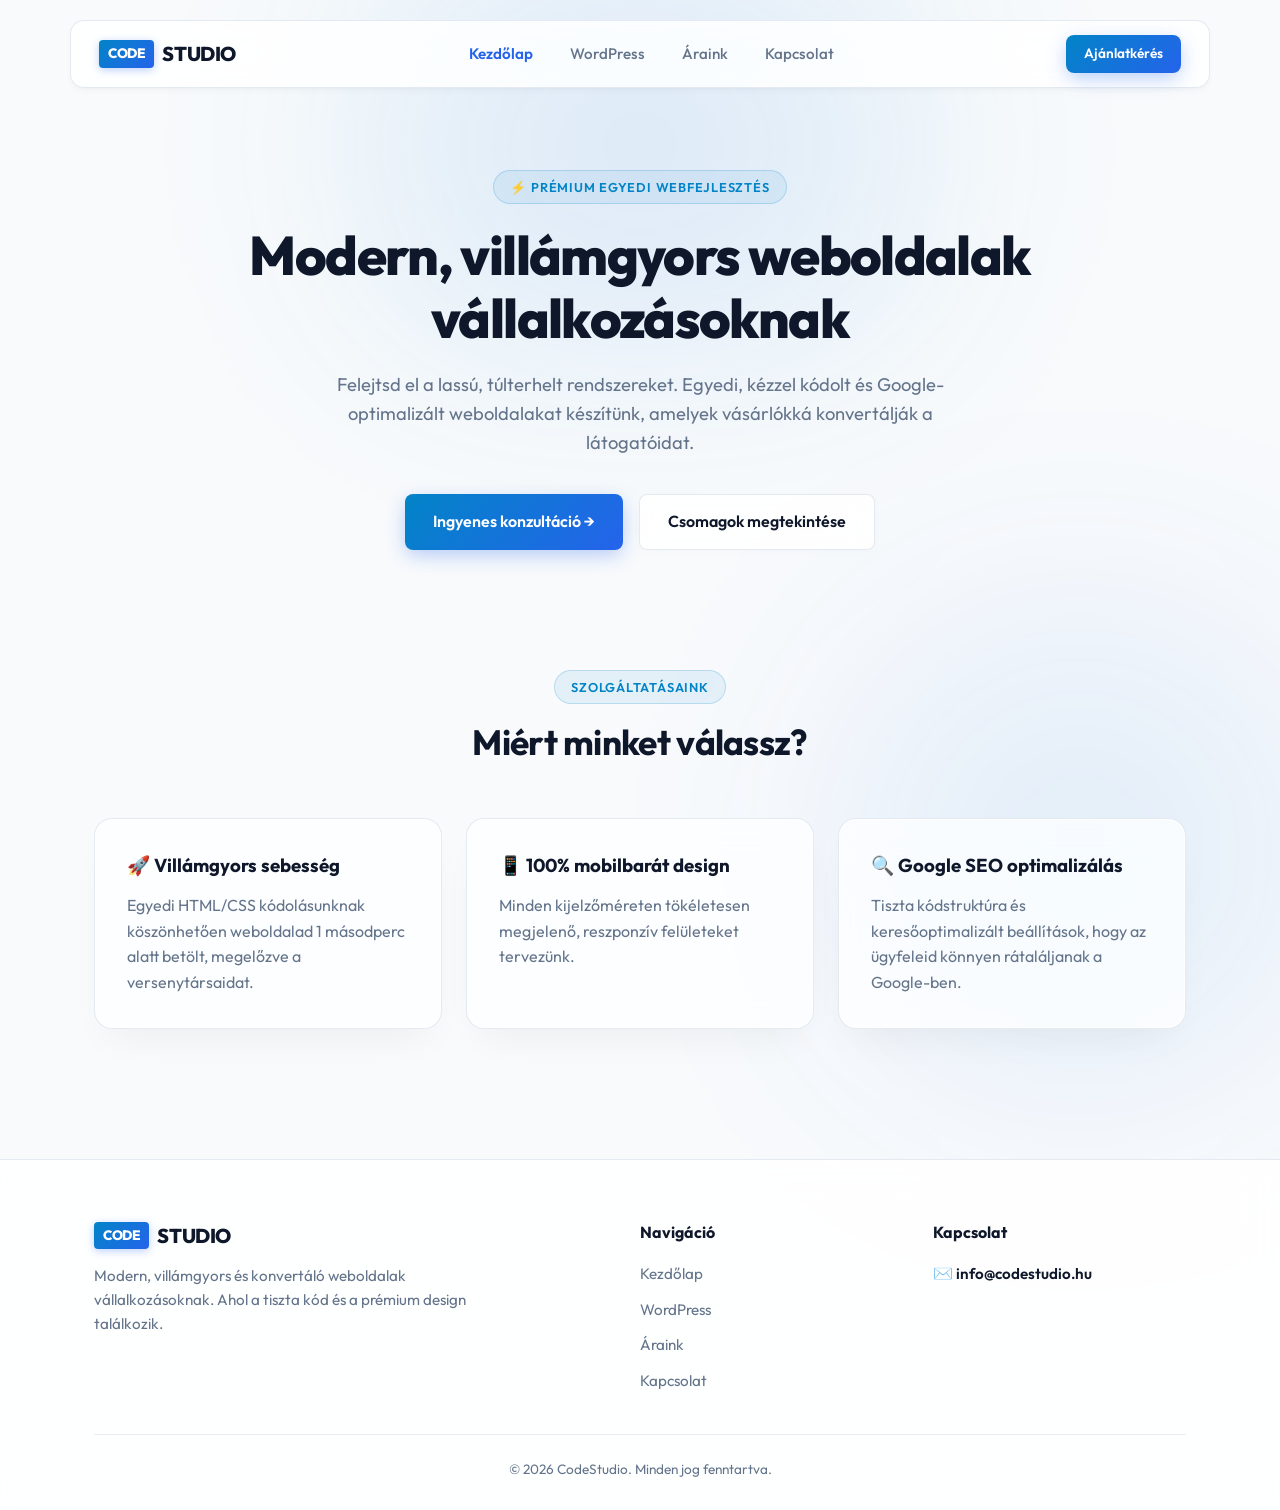
==== commit 90945145: "Update index.html" ====
--- a/index.html
+++ b/index.html
@@ -36,7 +36,7 @@
         </button>
 
         <ul class="nav-links">
-            <li><a href="index.html">Kezdőlap</a></li>
+            <li><a href="index.html" class="active">Kezdőlap</a></li>
             <li><a href="wordpress.html">WordPress</a></li>
             <li><a href="araink.html">Áraink</a></li>
             <li><a href="kapcsolat.html">Kapcsolat</a></li>
--- a/css/styles.css
+++ b/css/styles.css
@@ -1,8 +1,8 @@
 /* ==========================================================================
-   GLOBAL DESIGN SYSTEM (CODESTUDIO - LIGHT FROSTED GLASS THEME)
+   GLOBAL DESIGN SYSTEM (CODESTUDIO - OCEAN BLUE FROSTED GLASS THEME)
    ========================================================================== */
 
-/* 1. ROOT VARIABLES */
+/* 1. ROOT VARIABLES (KÉK GRADIENT THEME) */
 :root {
     --bg-color: #f8fafc;
     --bg-secondary: #f1f5f9;
@@ -11,22 +11,20 @@
     --glass-nav: rgba(255, 255, 255, 0.85);
     --text-main: #0f172a;
     --text-muted: #64748b;
-    --accent-black: #09090b;
-    --accent-blue: #0284c7;
-    --accent-purple: #7c3aed;
-    --accent-indigo: #4f46e5;
     
-    --accent-gradient: linear-gradient(135deg, #4f46e5 0%, #7c3aed 100%);
-    --accent-gradient-hover: linear-gradient(135deg, #4338ca 0%, #6d28d9 100%);
+    --accent-cyan: #0284c7;
+    --accent-blue: #2563eb;
+    --accent-gradient: linear-gradient(135deg, #0284c7 0%, #2563eb 100%);
+    --accent-gradient-hover: linear-gradient(135deg, #0369a1 0%, #1d4ed8 100%);
     
     --font-sans: 'Outfit', -apple-system, BlinkMacSystemFont, 'Segoe UI', Roboto, sans-serif;
     --shadow-sm: 0 4px 6px -1px rgba(0, 0, 0, 0.03), 0 2px 4px -2px rgba(0, 0, 0, 0.03);
     --shadow-glass: 0 20px 40px -15px rgba(0, 0, 0, 0.06), 0 0 0 1px rgba(255, 255, 255, 0.9) inset;
-    --shadow-btn: 0 6px 20px -2px rgba(79, 70, 229, 0.4);
-    --shadow-btn-hover: 0 10px 28px -2px rgba(79, 70, 229, 0.55);
-}
-
-/* 2. RESET & OVERFLOW PREVENT (MEGGÁTOLJA A CSÚSZKÁLÁST) */
+    --shadow-btn: 0 6px 20px -2px rgba(37, 99, 235, 0.35);
+    --shadow-btn-hover: 0 10px 28px -2px rgba(37, 99, 235, 0.5);
+}
+
+/* 2. RESET & OVERFLOW PREVENT */
 *, *::before, *::after {
     margin: 0;
     padding: 0;
@@ -62,7 +60,7 @@
     width: 100%;
     max-width: 800px;
     height: 450px;
-    background: radial-gradient(circle, rgba(124, 58, 237, 0.12) 0%, rgba(79, 70, 229, 0.08) 50%, transparent 80%);
+    background: radial-gradient(circle, rgba(37, 99, 235, 0.12) 0%, rgba(2, 132, 199, 0.08) 50%, transparent 80%);
     filter: blur(90px);
     z-index: -1;
     pointer-events: none;
@@ -75,7 +73,7 @@
     width: 100%;
     max-width: 600px;
     height: 600px;
-    background: radial-gradient(circle, rgba(2, 132, 199, 0.08) 0%, rgba(124, 58, 237, 0.06) 50%, transparent 80%);
+    background: radial-gradient(circle, rgba(2, 132, 199, 0.1) 0%, rgba(37, 99, 235, 0.06) 50%, transparent 80%);
     filter: blur(100px);
     z-index: -1;
     pointer-events: none;
@@ -109,9 +107,9 @@
     font-size: 0.8rem;
     text-transform: uppercase;
     letter-spacing: 0.06em;
-    color: var(--accent-purple);
-    background: rgba(124, 58, 237, 0.08);
-    border: 1px solid rgba(124, 58, 237, 0.2);
+    color: var(--accent-cyan);
+    background: rgba(2, 132, 199, 0.08);
+    border: 1px solid rgba(2, 132, 199, 0.2);
     padding: 6px 16px;
     border-radius: 28px;
     display: inline-flex;
@@ -120,7 +118,11 @@
     font-weight: 600;
 }
 
-/* BUTTONS */
+/* BUTTONS (OUTFIT FONT KÉNYSZERÍTÉS MEGVALÓSÍTVA) */
+button, input[type="submit"], .btn {
+    font-family: var(--font-sans) !important;
+}
+
 .btn {
     display: inline-flex;
     align-items: center;
@@ -133,16 +135,17 @@
     transition: all 0.25s cubic-bezier(0.16, 1, 0.3, 1);
     text-decoration: none;
     border: none;
+    font-family: var(--font-sans) !important;
 }
 
 .btn-primary {
-    background: var(--accent-gradient);
-    color: #ffffff;
+    background: var(--accent-gradient) !important;
+    color: #ffffff !important;
     box-shadow: var(--shadow-btn);
 }
 
 .btn-primary:hover {
-    background: var(--accent-gradient-hover);
+    background: var(--accent-gradient-hover) !important;
     transform: translateY(-2px);
     box-shadow: var(--shadow-btn-hover);
 }
@@ -157,10 +160,10 @@
 
 .btn-glass:hover {
     background: #ffffff;
-    border-color: rgba(124, 58, 237, 0.3);
-    color: var(--accent-purple);
+    border-color: rgba(2, 132, 199, 0.3);
+    color: var(--accent-cyan);
     transform: translateY(-2px);
-    box-shadow: 0 8px 20px rgba(124, 58, 237, 0.12);
+    box-shadow: 0 8px 20px rgba(2, 132, 199, 0.12);
 }
 
 /* HEADER & NAVIGATION */
@@ -206,7 +209,7 @@
     border-radius: 4px;
     font-size: 0.85rem;
     font-weight: 800;
-    box-shadow: 0 2px 8px rgba(79, 70, 229, 0.3);
+    box-shadow: 0 2px 8px rgba(37, 99, 235, 0.3);
 }
 
 .nav-links {
@@ -224,7 +227,7 @@
 }
 
 .nav-links a:hover, .nav-links a.active {
-    color: var(--accent-indigo);
+    color: var(--accent-blue);
     font-weight: 600;
 }
 
@@ -316,7 +319,7 @@
     padding: 14px 18px;
     font-size: 1rem;
     line-height: 1.5;
-    font-family: var(--font-sans);
+    font-family: var(--font-sans) !important;
     color: var(--text-main);
     transition: border-color 0.2s ease, box-shadow 0.2s ease;
     outline: none;
@@ -327,12 +330,12 @@
     font-size: 0.95rem;
     color: #94a3b8;
     font-weight: 400;
-    font-family: var(--font-sans);
+    font-family: var(--font-sans) !important;
 }
 
 input:focus, textarea:focus {
-    border-color: var(--accent-indigo);
-    box-shadow: 0 0 0 4px rgba(79, 70, 229, 0.15);
+    border-color: var(--accent-blue);
+    box-shadow: 0 0 0 4px rgba(37, 99, 235, 0.15);
 }
 
 textarea {
@@ -349,7 +352,7 @@
     display: block !important;
     box-sizing: border-box !important;
     background-color: #ffffff !important;
-    background-image: url("data:image/svg+xml,%3Csvg xmlns='http://www.w3.org/2000/svg' width='16' height='16' viewBox='0 0 24 24' fill='none' stroke='%234f46e5' stroke-width='2.5' stroke-linecap='round' stroke-linejoin='round'%3E%3Cpath d='m6 9 6 6 6-6'/%3E%3C/svg%3E") !important;
+    background-image: url("data:image/svg+xml,%3Csvg xmlns='http://www.w3.org/2000/svg' width='16' height='16' viewBox='0 0 24 24' fill='none' stroke='%232563eb' stroke-width='2.5' stroke-linecap='round' stroke-linejoin='round'%3E%3Cpath d='m6 9 6 6 6-6'/%3E%3C/svg%3E") !important;
     background-repeat: no-repeat !important;
     background-position: right 18px center !important;
     background-size: 16px 16px !important;
@@ -365,28 +368,86 @@
 }
 
 select:focus {
-    border-color: var(--accent-indigo) !important;
-    box-shadow: 0 0 0 4px rgba(79, 70, 229, 0.15) !important;
+    border-color: var(--accent-blue) !important;
+    box-shadow: 0 0 0 4px rgba(37, 99, 235, 0.15) !important;
 }
 
 select:invalid, select option[value=""] {
     color: #94a3b8 !important;
 }
 
-/* FOOTER */
+/* LÁBLÉC (FOOTER) STÍLUS */
 footer {
-    padding: 40px 0;
+    padding: 60px 0 30px;
     border-top: 1px solid var(--card-border);
-    background: rgba(255, 255, 255, 0.8);
-    backdrop-filter: blur(12px);
+    background: rgba(255, 255, 255, 0.85);
+    backdrop-filter: blur(16px);
+    -webkit-backdrop-filter: blur(16px);
+    margin-top: 60px;
+}
+
+.footer-grid {
+    display: grid;
+    grid-template-columns: 2fr 1fr 1fr;
+    gap: 40px;
+    margin-bottom: 40px;
+    text-align: left;
+}
+
+.footer-slogan {
+    color: var(--text-muted);
+    font-size: 0.95rem;
+    max-width: 380px;
+    line-height: 1.6;
+    margin-top: 12px;
+}
+
+.footer-title {
+    font-size: 1rem;
+    font-weight: 700;
+    margin-bottom: 16px;
+    color: var(--text-main);
+}
+
+.footer-links {
+    list-style: none;
+    display: flex;
+    flex-direction: column;
+    gap: 10px;
+}
+
+.footer-links a {
+    color: var(--text-muted);
+    text-decoration: none;
+    font-size: 0.95rem;
+    transition: color 0.2s ease;
+}
+
+.footer-links a:hover {
+    color: var(--accent-blue);
+}
+
+.footer-contact a {
+    color: var(--text-main);
+    font-weight: 600;
+    text-decoration: none;
+    font-size: 0.95rem;
+    transition: color 0.2s ease;
+}
+
+.footer-contact a:hover {
+    color: var(--accent-blue);
+}
+
+.footer-bottom {
+    padding-top: 24px;
+    border-top: 1px solid rgba(226, 232, 240, 0.8);
     text-align: center;
     color: var(--text-muted);
-    font-size: 0.9rem;
-}
-
-/* ==========================================================================
-   MOBIL KÉPERNYŐ BEÁLLÍTÁSOK (< 768px)
-   ========================================================================== */
+    font-size: 0.85rem;
+}
+
+/* MOBIL RESPONSIVE STÍLUSOK (< 768px) */
 @media (max-width: 768px) {
     header {
         width: auto !important;
@@ -424,7 +485,6 @@
         transition: all 0.3s cubic-bezier(0.16, 1, 0.3, 1);
     }
 
-    /* Hamburger Animáció X-re */
     .mobile-toggle.active .bar:nth-child(1) {
         transform: translateY(7px) rotate(45deg);
     }
@@ -437,7 +497,6 @@
         transform: translateY(-7px) rotate(-45deg);
     }
 
-    /* MŰKÖDŐ TEJÜVEG MOBIL MENÜ */
     .nav-links {
         position: absolute;
         top: calc(100% + 10px);
@@ -448,11 +507,12 @@
         -webkit-backdrop-filter: blur(25px) saturate(180%);
         border: 1px solid var(--card-border);
         border-radius: 14px;
-        padding: 24px;
+        padding: 24px 28px !important;
         display: flex !important;
         flex-direction: column;
+        align-items: flex-end !important;
+        text-align: right !important;
         gap: 20px;
-        text-align: center;
         box-shadow: 0 20px 40px rgba(0, 0, 0, 0.15);
         opacity: 0;
         visibility: hidden;
@@ -461,7 +521,6 @@
         transition: all 0.3s cubic-bezier(0.16, 1, 0.3, 1);
     }
 
-    /* Megnyitott mobil menü */
     .nav-links.active {
         opacity: 1 !important;
         visibility: visible !important;
@@ -472,10 +531,12 @@
     .mobile-cta {
         display: block !important;
         margin-top: 8px;
+        width: 100%;
     }
 
     .mobile-cta .btn {
         width: 100%;
+        color: #ffffff !important;
     }
 
     .hero {
@@ -483,6 +544,12 @@
     }
 
     .grid-3 {
-        grid-template-columns: 1fr !important; /* 1 oszlopos kártya elrendezés mobilon */
-    }
-}
+        grid-template-columns: 1fr !important;
+    }
+
+    .footer-grid {
+        grid-template-columns: 1fr;
+        gap: 32px;
+        text-align: left;
+    }
+}
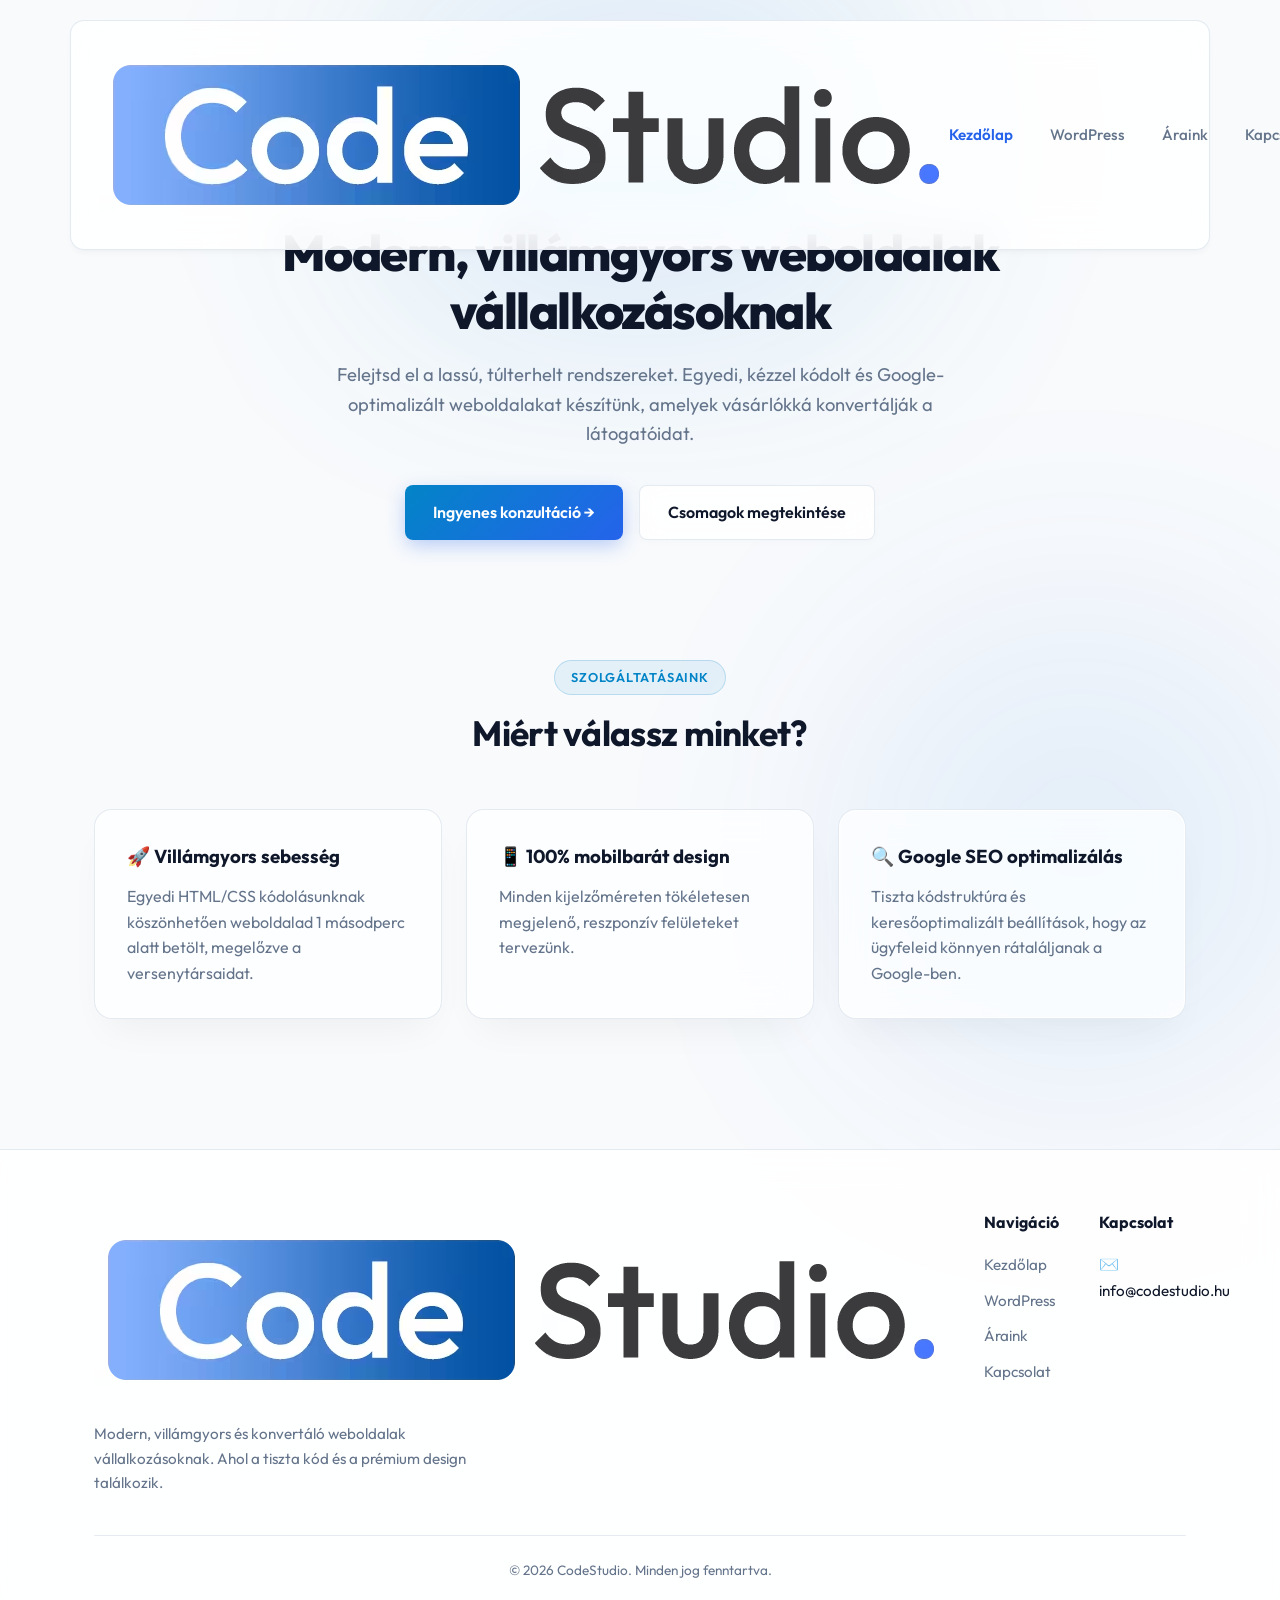
==== commit a796cf3e: "Update index.html" ====
--- a/index.html
+++ b/index.html
@@ -5,8 +5,8 @@
     <meta name="viewport" content="width=device-width, initial-scale=1.0">
     <title>Kezdőlap | CodeStudio</title>
 
-    <!-- Favicon -->
-    <link rel="icon" type="image/png" href="images/favicon.png">
+    <!-- FAVICON -->
+    <link rel="icon" type="image/png" href="images/codestudio-favicon.png">
 
     <!-- GOOGLE CDN OUTFIT FONT -->
     <link rel="preconnect" href="https://fonts.googleapis.com">
@@ -22,32 +22,30 @@
     <div class="ambient-glow-2"></div>
 
     <!-- NAVBAR -->
-<header>
-    <div class="nav-inner">
-        <a href="index.html" class="logo">
-            <span class="logo-badge">CODE</span> STUDIO
-        </a>
+    <header>
+        <div class="nav-inner">
+            <a href="index.html" class="logo">
+                <img src="images/codestudio-logo.avif" alt="CodeStudio Logo">
+            </a>
 
-        <!-- HAMBURGER BUTTON (Mobile Only) -->
-        <button class="mobile-toggle" aria-label="Menü megnyitása">
-            <span class="bar"></span>
-            <span class="bar"></span>
-            <span class="bar"></span>
-        </button>
+            <!-- HAMBURGER GOMB MOBILRA -->
+            <button class="mobile-toggle" aria-label="Menü megnyitása">
+                <span class="bar"></span>
+                <span class="bar"></span>
+                <span class="bar"></span>
+            </button>
 
-        <ul class="nav-links">
-            <li><a href="index.html" class="active">Kezdőlap</a></li>
-            <li><a href="wordpress.html">WordPress</a></li>
-            <li><a href="araink.html">Áraink</a></li>
-            <li><a href="kapcsolat.html">Kapcsolat</a></li>
-            <!-- Mobile CTA inside dropdown -->
-            <li class="mobile-cta"><a href="kapcsolat.html" class="btn btn-primary">Ajánlatkérés</a></li>
-        </ul>
+            <ul class="nav-links">
+                <li><a href="index.html" class="active">Kezdőlap</a></li>
+                <li><a href="wordpress.html">WordPress</a></li>
+                <li><a href="araink.html">Áraink</a></li>
+                <li><a href="kapcsolat.html">Kapcsolat</a></li>
+                <li class="mobile-cta"><a href="kapcsolat.html" class="btn btn-primary">Ajánlatkérés</a></li>
+            </ul>
 
-        <!-- Desktop CTA -->
-        <a href="kapcsolat.html" class="btn btn-primary desktop-cta" style="padding: 8px 18px; font-size: 0.85rem;">Ajánlatkérés</a>
-    </div>
-</header>
+            <a href="kapcsolat.html" class="btn btn-primary desktop-cta" style="padding: 8px 18px; font-size: 0.85rem;">Ajánlatkérés</a>
+        </div>
+    </header>
 
     <!-- HERO SECTION -->
     <section class="hero">
@@ -67,7 +65,7 @@
         <div class="container">
             <div class="section-title">
                 <span class="mono-tag">Szolgáltatásaink</span>
-                <h2>Miért minket válassz?</h2>
+                <h2>Miért válassz minket?</h2>
             </div>
             
             <div class="grid-3">
@@ -87,37 +85,40 @@
         </div>
     </section>
 
-    <!-- LÁBLÉC (FOOTER) -->
-<footer>
-    <div class="container">
-        <div class="footer-grid">
-            <div>
-                <a href="index.html" class="logo" style="margin-bottom: 12px;">
-                    <span class="logo-badge">CODE</span> STUDIO
-                </a>
-                <p class="footer-slogan">Modern, villámgyors és konvertáló weboldalak vállalkozásoknak. Ahol a tiszta kód és a prémium design találkozik.</p>
+    <!-- LÁBLÉC -->
+    <footer>
+        <div class="container">
+            <div class="footer-grid">
+                <div>
+                    <a href="index.html" class="logo" style="margin-bottom: 12px;">
+                        <img src="images/codestudio-logo.avif" alt="CodeStudio Logo">
+                    </a>
+                    <p class="footer-slogan">Modern, villámgyors és konvertáló weboldalak vállalkozásoknak. Ahol a tiszta kód és a prémium design találkozik.</p>
+                </div>
+                <div>
+                    <h4 class="footer-title">Navigáció</h4>
+                    <ul class="footer-links">
+                        <li><a href="index.html">Kezdőlap</a></li>
+                        <li><a href="wordpress.html">WordPress</a></li>
+                        <li><a href="araink.html">Áraink</a></li>
+                        <li><a href="kapcsolat.html">Kapcsolat</a></li>
+                    </ul>
+                </div>
+                <div>
+                    <h4 class="footer-title">Kapcsolat</h4>
+                    <p class="footer-contact">
+                        ✉️ <a href="mailto:info@codestudio.hu">info@codestudio.hu</a>
+                    </p>
+                </div>
             </div>
-            <div>
-                <h4 class="footer-title">Navigáció</h4>
-                <ul class="footer-links">
-                    <li><a href="index.html">Kezdőlap</a></li>
-                    <li><a href="wordpress.html">WordPress</a></li>
-                    <li><a href="araink.html">Áraink</a></li>
-                    <li><a href="kapcsolat.html">Kapcsolat</a></li>
-                </ul>
-            </div>
-            <div>
-                <h4 class="footer-title">Kapcsolat</h4>
-                <p class="footer-contact">
-                    ✉️ <a href="mailto:info@codestudio.hu">info@codestudio.hu</a>
-                </p>
+            <div class="footer-bottom">
+                <p>© 2026 CodeStudio. Minden jog fenntartva.</p>
             </div>
         </div>
-        <div class="footer-bottom">
-            <p>© 2026 CodeStudio. Minden jog fenntartva.</p>
-        </div>
-    </div>
-</footer>
+    </footer>
+
+    <!-- JAVASCRIPT BEHÍVÁSA -->
+    <script src="js/script.js"></script>
 
 </body>
 </html>
--- a/css/styles.css
+++ b/css/styles.css
@@ -2,7 +2,7 @@
    GLOBAL DESIGN SYSTEM (CODESTUDIO - OCEAN BLUE FROSTED GLASS THEME)
    ========================================================================== */
 
-/* 1. ROOT VARIABLES (KÉK GRADIENT THEME) */
+/* 1. ROOT VARIABLES */
 :root {
     --bg-color: #f8fafc;
     --bg-secondary: #f1f5f9;
@@ -118,7 +118,7 @@
     font-weight: 600;
 }
 
-/* BUTTONS (OUTFIT FONT KÉNYSZERÍTÉS MEGVALÓSÍTVA) */
+/* BUTTONS */
 button, input[type="submit"], .btn {
     font-family: var(--font-sans) !important;
 }
@@ -244,7 +244,7 @@
     display: inline-flex !important;
 }
 
-/* HERO SECTION */
+/* HERO SECTION (H1 4px-el kisebb asztali nézetben) */
 .hero {
     padding-top: 170px;
     padding-bottom: 50px;
@@ -252,7 +252,7 @@
 }
 
 .hero h1 {
-    font-size: clamp(2.15rem, 4.5vw, 3.4rem);
+    font-size: clamp(2.0rem, 4.2vw, 3.15rem); /* Csökkentve 4px-el */
     font-weight: 800;
     letter-spacing: -0.03em;
     line-height: 1.15;
@@ -429,7 +429,7 @@
 
 .footer-contact a {
     color: var(--text-main);
-    font-weight: 600;
+    font-weight: 400;
     text-decoration: none;
     font-size: 0.95rem;
     transition: color 0.2s ease;
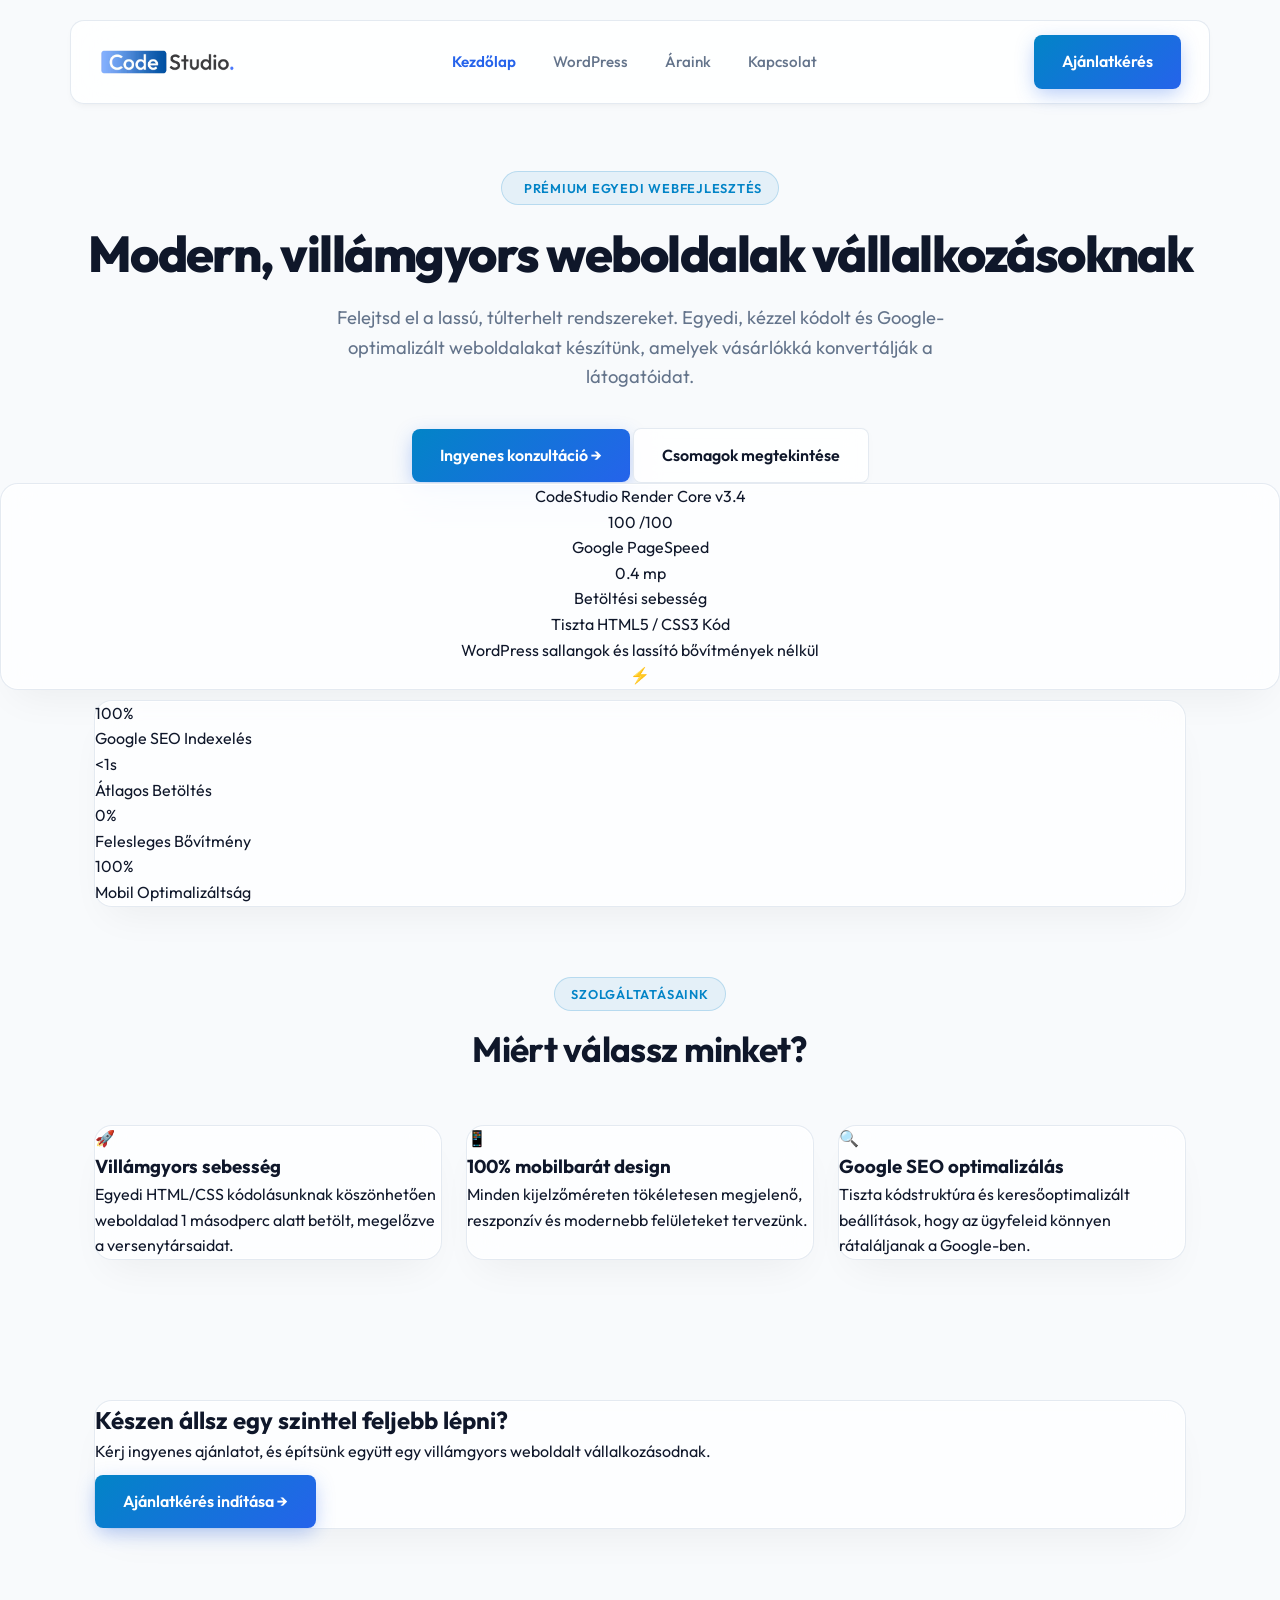
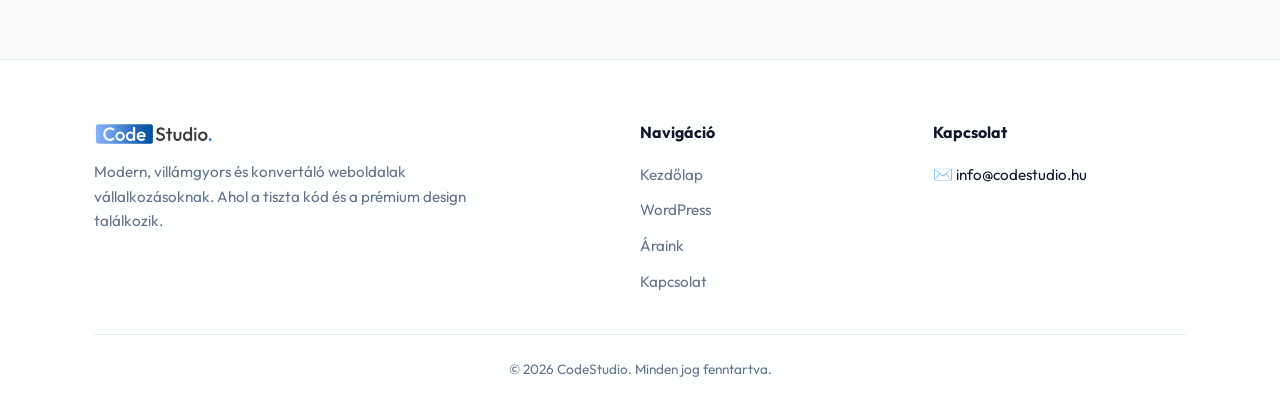
==== commit 9ac4154f: "Update index.html" ====
--- a/index.html
+++ b/index.html
@@ -11,15 +11,19 @@
     <!-- GOOGLE CDN OUTFIT FONT -->
     <link rel="preconnect" href="https://fonts.googleapis.com">
     <link rel="preconnect" href="https://fonts.gstatic.com" crossorigin>
-    <link href="https://fonts.googleapis.com/css2?family=Outfit:wght@100..900&display=swap" rel="stylesheet">
+    <link href="https://fonts.googleapis.com/css2?family=Outfit:wght@100..900&family=JetBrains+Mono:wght@400;500&display=swap" rel="stylesheet">
 
     <!-- STYLESHEET -->
     <link rel="stylesheet" href="css/styles.css">
 </head>
 <body>
 
-    <div class="ambient-glow-1"></div>
-    <div class="ambient-glow-2"></div>
+    <!-- AMBIENT BACKGROUND GLOWS -->
+    <div class="ambient-canvas">
+        <div class="orb orb-1"></div>
+        <div class="orb orb-2"></div>
+        <div class="orb orb-3"></div>
+    </div>
 
     <!-- NAVBAR -->
     <header>
@@ -43,19 +47,97 @@
                 <li class="mobile-cta"><a href="kapcsolat.html" class="btn btn-primary">Ajánlatkérés</a></li>
             </ul>
 
-            <a href="kapcsolat.html" class="btn btn-primary desktop-cta" style="padding: 8px 18px; font-size: 0.85rem;">Ajánlatkérés</a>
+            <a href="kapcsolat.html" class="btn btn-primary desktop-cta">Ajánlatkérés</a>
         </div>
     </header>
 
     <!-- HERO SECTION -->
     <section class="hero">
-        <div class="container">
-            <span class="mono-tag">⚡ Prémium egyedi webfejlesztés</span>
-            <h1>Modern, villámgyors weboldalak vállalkozásoknak</h1>
-            <p>Felejtsd el a lassú, túlterhelt rendszereket. Egyedi, kézzel kódolt és Google-optimalizált weboldalakat készítünk, amelyek vásárlókká konvertálják a látogatóidat.</p>
-            <div style="display: flex; gap: 16px; justify-content: center;">
-                <a href="kapcsolat.html" class="btn btn-primary">Ingyenes konzultáció →</a>
-                <a href="araink.html" class="btn btn-glass">Csomagok megtekintése</a>
+        <div class="hero-container">
+            <!-- LEFT HERO TEXT -->
+            <div class="hero-content">
+                <span class="mono-tag">
+                    <span class="badge-dot"></span>
+                    Prémium egyedi webfejlesztés
+                </span>
+                <h1>Modern, villámgyors weboldalak vállalkozásoknak</h1>
+                <p>Felejtsd el a lassú, túlterhelt rendszereket. Egyedi, kézzel kódolt és Google-optimalizált weboldalakat készítünk, amelyek vásárlókká konvertálják a látogatóidat.</p>
+                <div class="hero-actions">
+                    <a href="kapcsolat.html" class="btn btn-primary">Ingyenes konzultáció →</a>
+                    <a href="araink.html" class="btn btn-glass">Csomagok megtekintése</a>
+                </div>
+            </div>
+
+            <!-- RIGHT HERO INTERACTIVE LIQUID DASHBOARD -->
+            <div class="hero-widget-container">
+                <div class="glass-panel hero-widget">
+                    <div class="widget-header">
+                        <div class="widget-title">
+                            <span class="status-indicator"></span>
+                            CodeStudio Render Core v3.4
+                        </div>
+                        <div class="window-dots">
+                            <span></span><span></span><span></span>
+                        </div>
+                    </div>
+
+                    <div class="widget-grid">
+                        <!-- Score Card 1 -->
+                        <div class="soft-card">
+                            <div class="soft-card-header">
+                                <span class="score-number">100</span>
+                                <span class="score-unit">/100</span>
+                            </div>
+                            <div class="soft-card-title">Google PageSpeed</div>
+                            <div class="progress-bar"><div class="progress-fill" style="width: 100%;"></div></div>
+                        </div>
+
+                        <!-- Score Card 2 -->
+                        <div class="soft-card">
+                            <div class="soft-card-header">
+                                <span class="score-number">0.4</span>
+                                <span class="score-unit">mp</span>
+                            </div>
+                            <div class="soft-card-title">Betöltési sebesség</div>
+                            <div class="progress-bar"><div class="progress-fill cyan" style="width: 95%;"></div></div>
+                        </div>
+
+                        <!-- Interactive Feature Pill -->
+                        <div class="soft-card full-width">
+                            <div class="flex-between">
+                                <div>
+                                    <div class="soft-card-title-lg">Tiszta HTML5 / CSS3 Kód</div>
+                                    <div class="soft-card-sub">WordPress sallangok és lassító bővítmények nélkül</div>
+                                </div>
+                                <div class="pulse-icon">⚡</div>
+                            </div>
+                        </div>
+                    </div>
+                </div>
+            </div>
+        </div>
+    </section>
+
+    <!-- STATS BAR -->
+    <section class="stats-section">
+        <div class="container">
+            <div class="glass-panel stats-grid">
+                <div class="stat-item">
+                    <div class="stat-value">100%</div>
+                    <div class="stat-label">Google SEO Indexelés</div>
+                </div>
+                <div class="stat-item">
+                    <div class="stat-value">&lt;1s</div>
+                    <div class="stat-label">Átlagos Betöltés</div>
+                </div>
+                <div class="stat-item">
+                    <div class="stat-value">0%</div>
+                    <div class="stat-label">Felesleges Bővítmény</div>
+                </div>
+                <div class="stat-item">
+                    <div class="stat-value">100%</div>
+                    <div class="stat-label">Mobil Optimalizáltság</div>
+                </div>
             </div>
         </div>
     </section>
@@ -69,18 +151,34 @@
             </div>
             
             <div class="grid-3">
-                <div class="glass-panel" style="padding: 32px;">
-                    <h3 style="margin-bottom: 12px;">🚀 Villámgyors sebesség</h3>
-                    <p style="color: var(--text-muted);">Egyedi HTML/CSS kódolásunknak köszönhetően weboldalad 1 másodperc alatt betölt, megelőzve a versenytársaidat.</p>
-                </div>
-                <div class="glass-panel" style="padding: 32px;">
-                    <h3 style="margin-bottom: 12px;">📱 100% mobilbarát design</h3>
-                    <p style="color: var(--text-muted);">Minden kijelzőméreten tökéletesen megjelenő, reszponzív felületeket tervezünk.</p>
-                </div>
-                <div class="glass-panel" style="padding: 32px;">
-                    <h3 style="margin-bottom: 12px;">🔍 Google SEO optimalizálás</h3>
-                    <p style="color: var(--text-muted);">Tiszta kódstruktúra és keresőoptimalizált beállítások, hogy az ügyfeleid könnyen rátaláljanak a Google-ben.</p>
-                </div>
+                <div class="glass-panel service-card">
+                    <div class="icon-box">🚀</div>
+                    <h3>Villámgyors sebesség</h3>
+                    <p>Egyedi HTML/CSS kódolásunknak köszönhetően weboldalad 1 másodperc alatt betölt, megelőzve a versenytársaidat.</p>
+                </div>
+
+                <div class="glass-panel service-card">
+                    <div class="icon-box">📱</div>
+                    <h3>100% mobilbarát design</h3>
+                    <p>Minden kijelzőméreten tökéletesen megjelenő, reszponzív és modernebb felületeket tervezünk.</p>
+                </div>
+
+                <div class="glass-panel service-card">
+                    <div class="icon-box">🔍</div>
+                    <h3>Google SEO optimalizálás</h3>
+                    <p>Tiszta kódstruktúra és keresőoptimalizált beállítások, hogy az ügyfeleid könnyen rátaláljanak a Google-ben.</p>
+                </div>
+            </div>
+        </div>
+    </section>
+
+    <!-- CTA BANNER -->
+    <section class="section cta-section">
+        <div class="container">
+            <div class="glass-panel cta-box">
+                <h2>Készen állsz egy szinttel feljebb lépni?</h2>
+                <p>Kérj ingyenes ajánlatot, és építsünk együtt egy villámgyors weboldalt vállalkozásodnak.</p>
+                <a href="kapcsolat.html" class="btn btn-primary" style="margin-top: 10px;">Ajánlatkérés indítása →</a>
             </div>
         </div>
     </section>
--- a/css/styles.css
+++ b/css/styles.css
@@ -191,25 +191,20 @@
     position: relative;
 }
 
+/* LOGO STRICT FIX */
 .logo {
-    font-weight: 800;
-    font-size: 1.25rem;
-    color: var(--text-main);
     text-decoration: none;
     display: flex;
     align-items: center;
-    gap: 8px;
-    letter-spacing: -0.02em;
-}
-
-.logo-badge {
-    background: var(--accent-gradient);
-    color: #ffffff;
-    padding: 3px 9px;
-    border-radius: 4px;
-    font-size: 0.85rem;
-    font-weight: 800;
-    box-shadow: 0 2px 8px rgba(37, 99, 235, 0.3);
+}
+
+.logo img {
+    height: 32px !important;
+    max-height: 32px !important;
+    width: auto !important;
+    max-width: 180px !important;
+    object-fit: contain !important;
+    display: block !important;
 }
 
 .nav-links {
@@ -244,15 +239,15 @@
     display: inline-flex !important;
 }
 
-/* HERO SECTION (H1 4px-el kisebb asztali nézetben) */
+/* HERO SECTION */
 .hero {
     padding-top: 170px;
-    padding-bottom: 50px;
+    padding-bottom: 10px;
     text-align: center;
 }
 
 .hero h1 {
-    font-size: clamp(2.0rem, 4.2vw, 3.15rem); /* Csökkentve 4px-el */
+    font-size: clamp(2.0rem, 4.2vw, 3.15rem);
     font-weight: 800;
     letter-spacing: -0.03em;
     line-height: 1.15;
@@ -376,7 +371,7 @@
     color: #94a3b8 !important;
 }
 
-/* LÁBLÉC (FOOTER) STÍLUS */
+/* FOOTER */
 footer {
     padding: 60px 0 30px;
     border-top: 1px solid var(--card-border);
@@ -445,6 +440,11 @@
     text-align: center;
     color: var(--text-muted);
     font-size: 0.85rem;
+}
+
+footer .logo img {
+    height: 28px !important;
+    max-height: 28px !important;
 }
 
 /* MOBIL RESPONSIVE STÍLUSOK (< 768px) */
